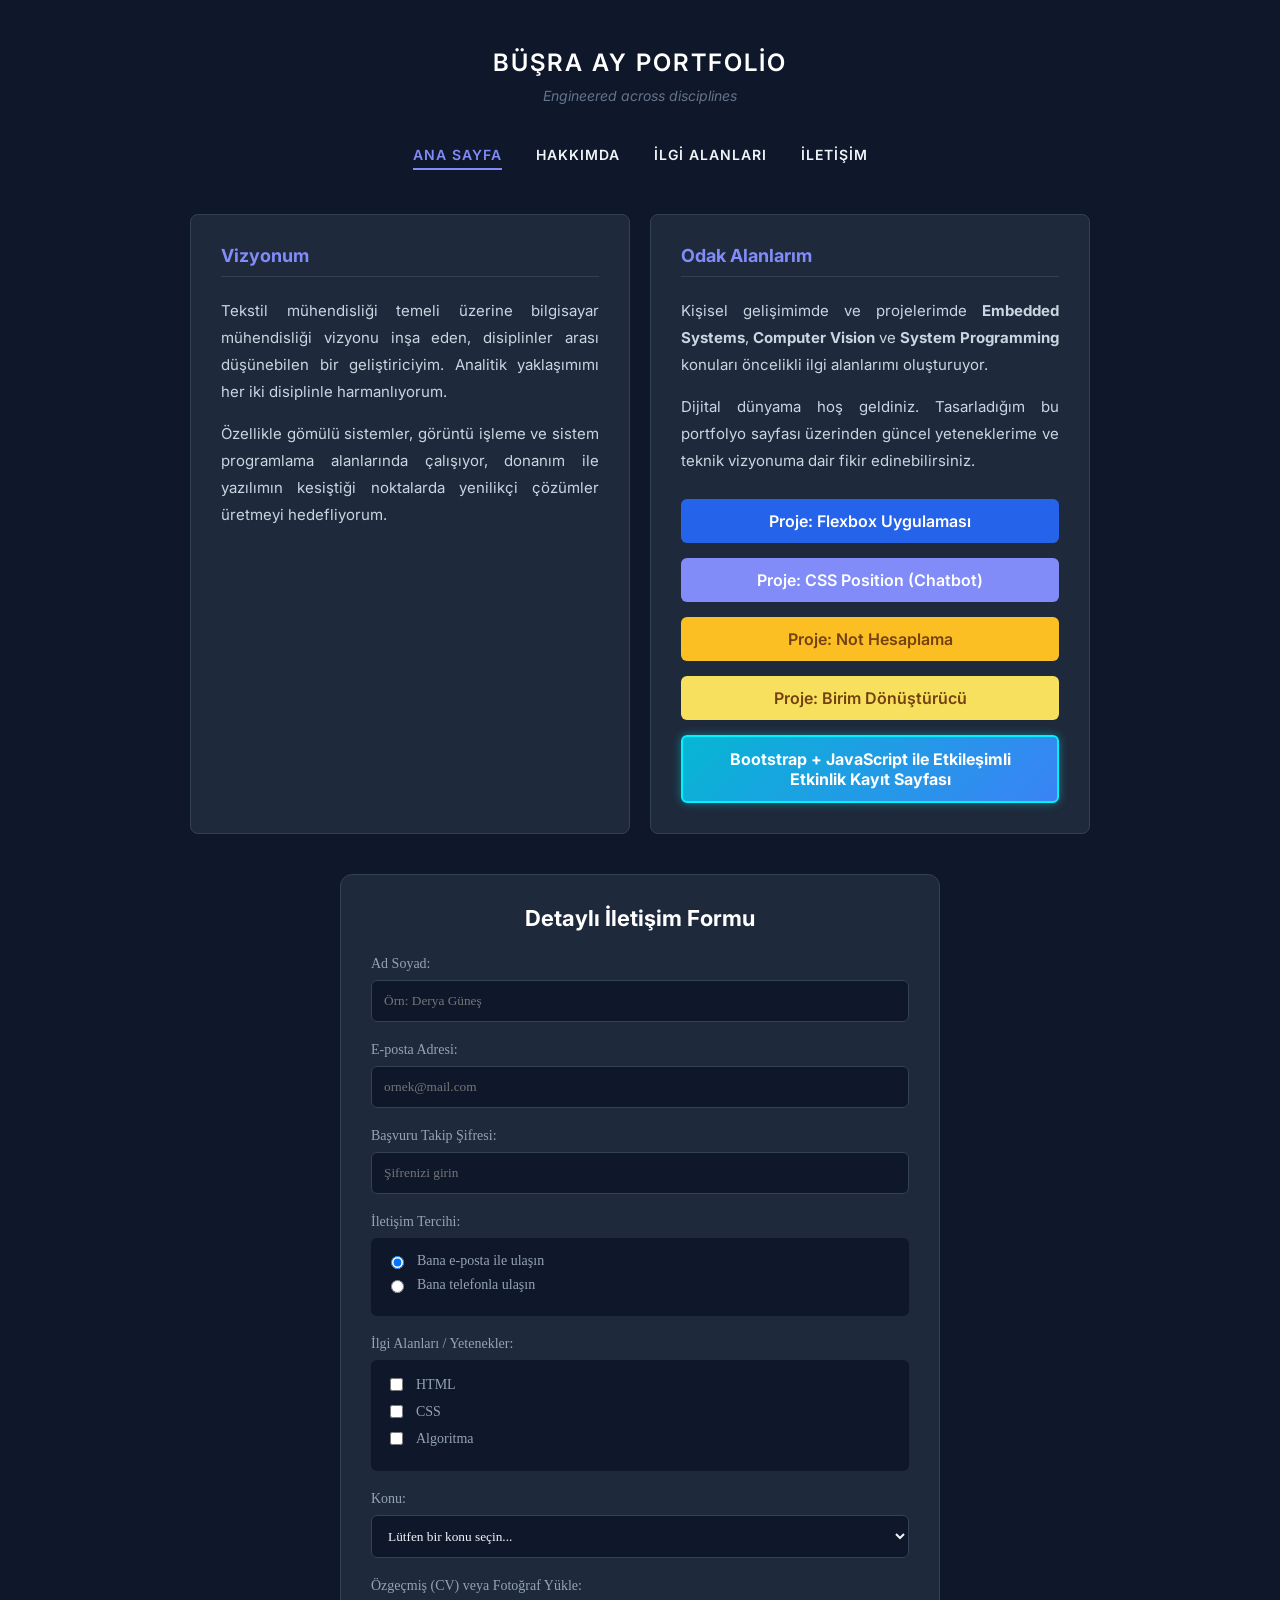
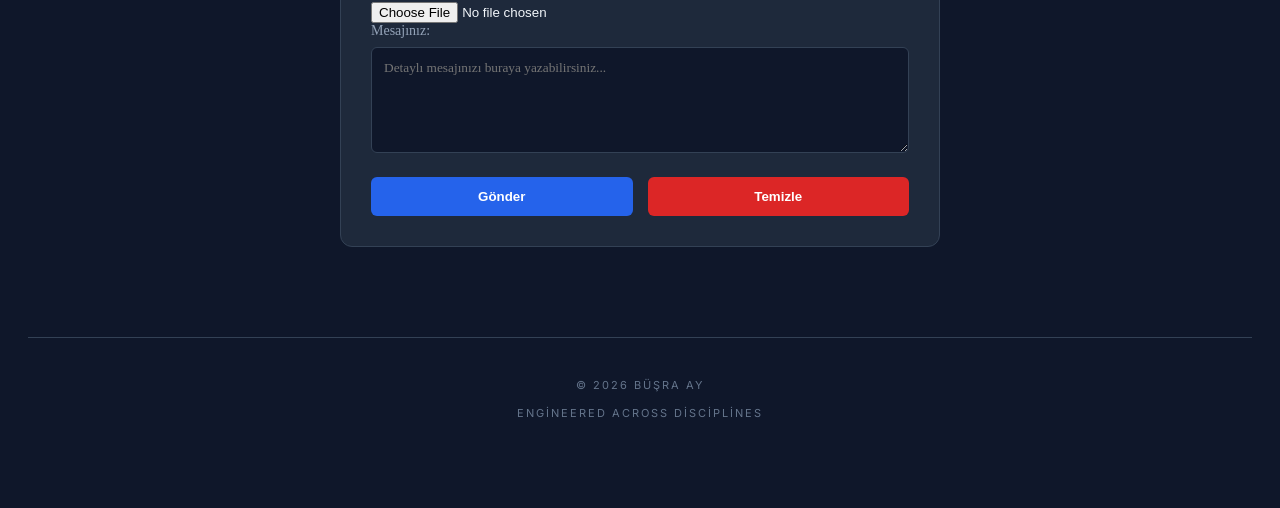
==== index.html @ b9258e7e "Update index.html" ====
<!DOCTYPE html>
<html lang="tr">
<head>
    <meta charset="UTF-8">
    <meta name="viewport" content="width=device-width, initial-scale=1.0">
    <title>Büşra Ay | Computer Engineer Candidate</title>
    
    <link href="https://fonts.googleapis.com/css2?family=Inter:wght@300;400;600&display=swap" rel="stylesheet">
    
    <style>
        /* --- MEVCUT STİLLERİN --- */
        h1, h2, p, a, li {
            font-family: 'Inter', sans-serif;
            margin: 0;
        }

        body {
            background-color: #0f172a; 
            color: #f1f5f9; 
            display: flex;
            flex-direction: column;
            align-items: center;
            padding: 40px 20px;
            min-height: 100vh;
            box-sizing: border-box;
        }

        .container {
            width: 100%;
            max-width: 900px;
        }

        header {
            text-align: center;
            margin-bottom: 50px;
        }

        header h1 {
            font-size: 24px;
            font-weight: 600;
            letter-spacing: 2px;
            text-transform: uppercase;
            margin-bottom: 10px;
            color: #ffffff;
        }

        header p {
            color: #64748b; 
            font-style: italic;
            font-size: 14px;
            margin-bottom: 40px;
        }

        nav ul {
            list-style: none;
            padding: 0;
            text-align: center;
        }

        nav ul li {
            display: inline-block;
            margin: 0 15px;
        }

        nav ul li a {
            color: #f1f5f9;
            text-decoration: none;
            font-size: 14px;
            font-weight: 600;
            text-transform: uppercase;
            letter-spacing: 1px;
            padding-bottom: 5px;
            border-bottom: 2px solid transparent;
            transition: all 0.3s ease;
        }

        nav ul li a:hover, nav ul li a.active {
            color: #818cf8; 
            border-color: #818cf8;
        }

        main {
            display: flex; 
            justify-content: space-between;
            gap: 20px;
            margin-bottom: 40px;
            animation: fadeIn 1.2s ease-in-out forwards;
        }

        .box {
            width: 48%; 
            background-color: #1e293b; 
            padding: 30px;
            border-radius: 8px;
            border: 1px solid #334155;
        }

        .box h2 {
            font-size: 18px;
            color: #818cf8;
            margin-bottom: 20px;
            border-bottom: 1px solid #334155;
            padding-bottom: 10px;
        }

        .box p {
            font-size: 15px;
            color: #cbd5e1; 
            line-height: 1.8;
            text-align: justify;
            margin-bottom: 15px;
        }

        /* --- YENİ İLETİŞİM FORMU STİLLERİ --- */
        
        /* Form Konteynırı [cite: 7, 14, 16] */
        .contact-container {
            width: 100%;
            max-width: 600px;
            margin: 40px auto; /* Ortalamak için margin:auto [cite: 14] */
            padding: 30px; /* İç boşluk [cite: 15] */
            background-color: #1e293b;
            border: 1px solid #334155; /* Belirgin kenarlık [cite: 16] */
            border-radius: 12px; /* Köşe yuvarlama [cite: 16] */
            box-sizing: border-box;
        }

        .contact-container h2 {
            text-align: center;
            margin-bottom: 25px;
            color: #ffffff;
            font-size: 22px;
        }

        .contact-container label {
            display: block;
            margin-bottom: 8px;
            font-size: 14px;
            color: #94a3b8;
        }

        /* Çoklu Seçici Kullanımı (Input, Select, Textarea) [cite: 17, 22] */
        .contact-container input[type="text"],
        .contact-container input[type="email"],
        .contact-container input[type="password"],
        .contact-container select,
        .contact-container textarea {
            width: 100%; /* Tam genişlik [cite: 18] */
            padding: 12px; /* Ferah durması için iç boşluk [cite: 19] */
            margin-bottom: 20px; /* Elemanlar arası boşluk [cite: 20] */
            background-color: #0f172a;
            border: 1px solid #334155;
            border-radius: 6px;
            color: #f1f5f9;
            box-sizing: border-box;
            font-family: inherit;
        }

        /* Radio ve Checkbox Alanları */
        .selection-group {
            background-color: #0f172a;
            padding: 15px;
            border-radius: 6px;
            margin-bottom: 20px;
        }

        .selection-group div {
            margin-bottom: 8px;
            display: flex;
            align-items: center;
            gap: 10px;
            font-size: 14px;
        }

        /* Buton Grubu [cite: 21, 47, 48] */
        .button-group {
            display: flex;
            gap: 15px;
        }

        .btn {
            flex: 1;
            padding: 12px 20px; /* Büyütülmüş padding [cite: 21] */
            border: none; /* Kenarlık kaldırıldı [cite: 21] */
            border-radius: 6px;
            font-weight: 600;
            cursor: pointer;
            transition: opacity 0.3s;
        }

        .btn-submit {
            background-color: #2563eb; /* Gönder butonu mavi [cite: 21, 47] */
            color: white;
        }

        .btn-clear {
            background-color: #dc2626; /* Temizle butonu kırmızı [cite: 48] */
            color: white;
        }

        .btn:hover {
            opacity: 0.9;
        }

        footer {
            text-align: center;
            padding: 40px 0;
            border-top: 1px solid #334155;
            margin-top: 50px;
            width: 100%;
        }

        footer p {
            color: #64748b;
            font-size: 11px;
            text-transform: uppercase;
            letter-spacing: 2px;
        }

        @keyframes fadeIn {
            from { opacity: 0; transform: translateY(10px); }
            to { opacity: 1; transform: translateY(0); }
        }
    </style>
</head>
<body>

    <div class="container">
        <header>
            <h1>Büşra Ay Portfolio</h1>
            <p>Engineered across disciplines</p>
            
            <nav>
                <ul>
                    <li><a href="index.html" class="active">Ana Sayfa</a></li>
                    <li><a href="about.html">Hakkımda</a></li>
                    <li><a href="interests.html">İlgi Alanları</a></li>
                    <li><a href="contact.html">İletişim</a></li>
                </ul>
            </nav>
        </header>

        <main>
            <div class="box">
                <h2>Vizyonum</h2>
                <p>Tekstil mühendisliği temeli üzerine bilgisayar mühendisliği vizyonu inşa eden, disiplinler arası düşünebilen bir geliştiriciyim. Analitik yaklaşımımı her iki disiplinle harmanlıyorum.</p>
                <p>Özellikle gömülü sistemler, görüntü işleme ve sistem programlama alanlarında çalışıyor, donanım ile yazılımın kesiştiği noktalarda yenilikçi çözümler üretmeyi hedefliyorum.</p>
            </div>
            

            <aside class="box">
                <h2>Odak Alanlarım</h2>
                <p>Kişisel gelişimimde ve projelerimde <strong>Embedded Systems</strong>, <strong>Computer Vision</strong> ve <strong>System Programming</strong> konuları öncelikli ilgi alanlarımı oluşturuyor.</p>
                <p>Dijital dünyama hoş geldiniz. Tasarladığım bu portfolyo sayfası üzerinden güncel yeteneklerime ve teknik vizyonuma dair fikir edinebilirsiniz.</p>
               
                <a href="flexbox_odev/index.html" class="btn btn-submit" style="display: block; text-align: center; text-decoration: none; margin-top: 25px;">Proje: Flexbox Uygulaması</a>
    
                <a href="lab-position.html" class="btn" style="display: block; text-align: center; text-decoration: none; margin-top: 15px; background-color: #818cf8; color: white;">Proje: CSS Position (Chatbot)</a>

                <a href="not_hesapla.html" class="btn" style="display: block; text-align: center; text-decoration: none; margin-top: 15px; background-color: #fbbf24; color: #744210;">Proje: Not Hesaplama</a>

                <a href="birim_donusturucu.html" class="btn" style="display: block; text-align: center; text-decoration: none; margin-top: 15px; background-color: #f6e05e; color: #744210;">Proje: Birim Dönüştürücü</a>

                <a href="etkilesimli-etkinlik-kaydi/hafta7.html" class="btn" style="display: block; text-align: center; text-decoration: none; margin-top: 15px; background: linear-gradient(135deg, #06b6d4 0%, #3b82f6 100%); color: white; font-weight: bold; border: 2px solid #00f2ff; box-shadow: 0 0 10px rgba(0, 242, 255, 0.4);">
   Bootstrap + JavaScript ile Etkileşimli Etkinlik Kayıt Sayfası </a>
            </aside>
        </main>

        <section class="contact-container">
            <h2>Detaylı İletişim Formu</h2>
            <form action="#">
                <label for="fullname">Ad Soyad:</label>
                <input type="text" id="fullname" name="fullname" placeholder="Örn: Derya Güneş" required>

                <label for="email">E-posta Adresi:</label>
                <input type="email" id="email" name="email" placeholder="ornek@mail.com" required>

                <label for="password">Başvuru Takip Şifresi:</label>
                <input type="password" id="password" name="password" placeholder="Şifrenizi girin">

                <label>İletişim Tercihi:</label>
                <div class="selection-group">
                    <div>
                        <input type="radio" id="mail-pref" name="contact-pref" value="mail" checked>
                        <label for="mail-pref" style="margin:0;">Bana e-posta ile ulaşın</label>
                    </div>
                    <div>
                        <input type="radio" id="phone-pref" name="contact-pref" value="phone">
                        <label for="phone-pref" style="margin:0;">Bana telefonla ulaşın</label>
                    </div>
                </div>

                <label>İlgi Alanları / Yetenekler:</label>
                <div class="selection-group">
                    <div><input type="checkbox" id="html" name="skills" value="html"> <label for="html" style="margin:0;">HTML</label></div>
                    <div><input type="checkbox" id="css" name="skills" value="css"> <label for="css" style="margin:0;">CSS</label></div>
                    <div><input type="checkbox" id="algo" name="skills" value="algo"> <label for="algo" style="margin:0;">Algoritma</label></div>
                </div>

                <label for="subject">Konu:</label>
                <select id="subject" name="subject">
                    <option value="" disabled selected>Lütfen bir konu seçin...</option>
                    <option value="job">İş Teklifi</option>
                    <option value="question">Soru</option>
                    <option value="feedback">Geri Bildirim</option>
                </select>

                <label for="file">Özgeçmiş (CV) veya Fotoğraf Yükle:</label>
                <input type="file" id="file" name="file">

                <label for="message">Mesajınız:</label>
                <textarea id="message" name="message" rows="5" placeholder="Detaylı mesajınızı buraya yazabilirsiniz..."></textarea>

                <div class="button-group">
                    <button type="submit" class="btn btn-submit">Gönder</button>
                    <button type="reset" class="btn btn-clear">Temizle</button>
                </div>
            </form>
        </section>
        </div>

    <footer>
        <p>&copy; 2026 Büşra Ay <br><br> engineered across disciplines</p>
    </footer>

</body>
</html>
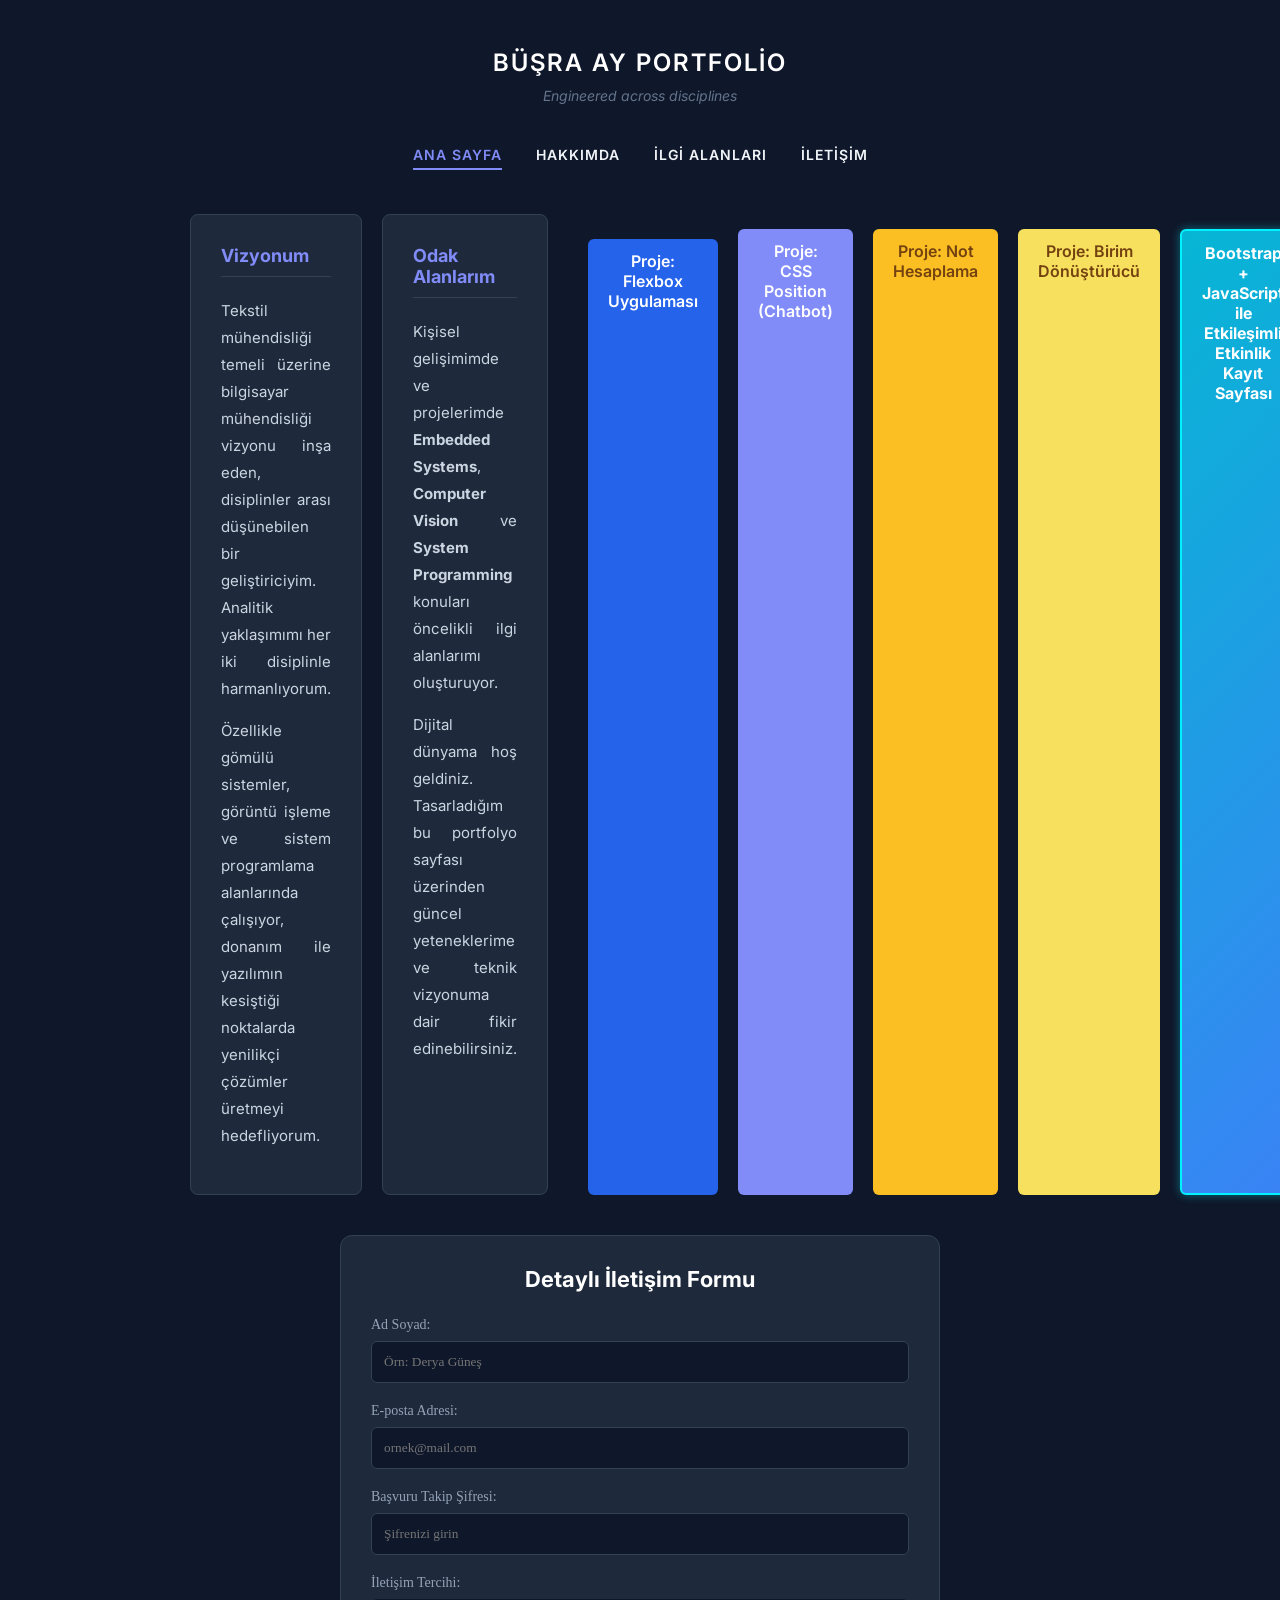
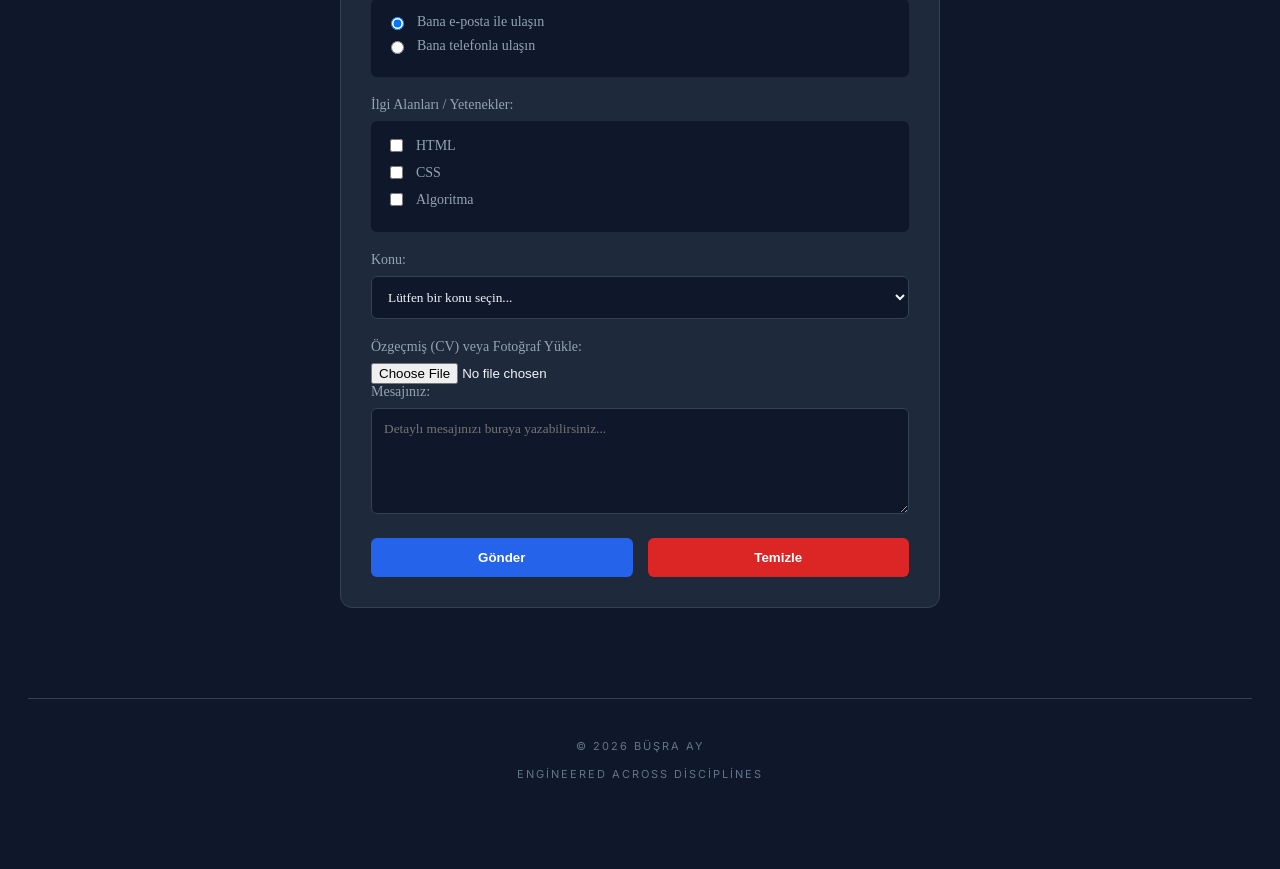
==== commit e1aea54f: "Update index.html" ====
--- a/index.html
+++ b/index.html
@@ -252,7 +252,8 @@
                 <h2>Odak Alanlarım</h2>
                 <p>Kişisel gelişimimde ve projelerimde <strong>Embedded Systems</strong>, <strong>Computer Vision</strong> ve <strong>System Programming</strong> konuları öncelikli ilgi alanlarımı oluşturuyor.</p>
                 <p>Dijital dünyama hoş geldiniz. Tasarladığım bu portfolyo sayfası üzerinden güncel yeteneklerime ve teknik vizyonuma dair fikir edinebilirsiniz.</p>
-               
+            </aside>
+                <div id="lablar"></div>
                 <a href="flexbox_odev/index.html" class="btn btn-submit" style="display: block; text-align: center; text-decoration: none; margin-top: 25px;">Proje: Flexbox Uygulaması</a>
     
                 <a href="lab-position.html" class="btn" style="display: block; text-align: center; text-decoration: none; margin-top: 15px; background-color: #818cf8; color: white;">Proje: CSS Position (Chatbot)</a>
@@ -263,7 +264,7 @@
 
                 <a href="etkilesimli-etkinlik-kaydi/hafta7.html" class="btn" style="display: block; text-align: center; text-decoration: none; margin-top: 15px; background: linear-gradient(135deg, #06b6d4 0%, #3b82f6 100%); color: white; font-weight: bold; border: 2px solid #00f2ff; box-shadow: 0 0 10px rgba(0, 242, 255, 0.4);">
    Bootstrap + JavaScript ile Etkileşimli Etkinlik Kayıt Sayfası </a>
-            </aside>
+            
         </main>
 
         <section class="contact-container">
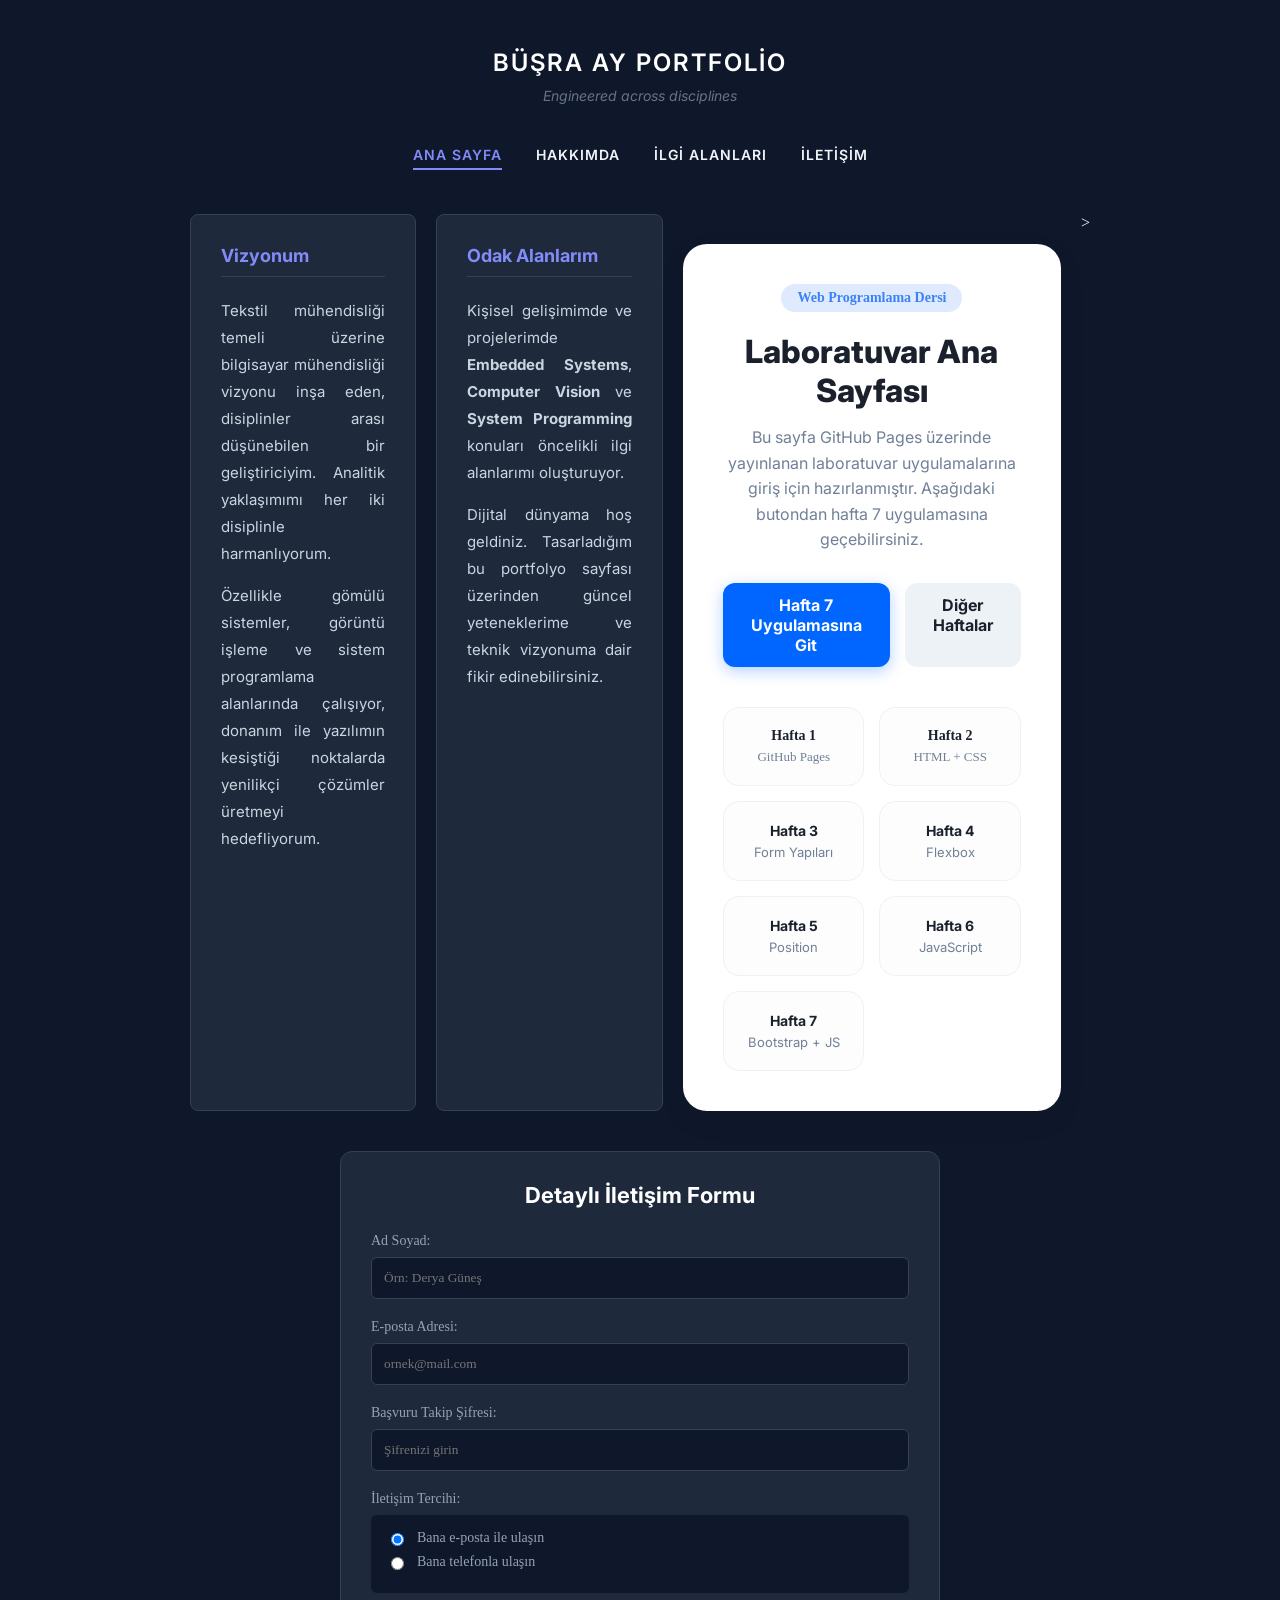
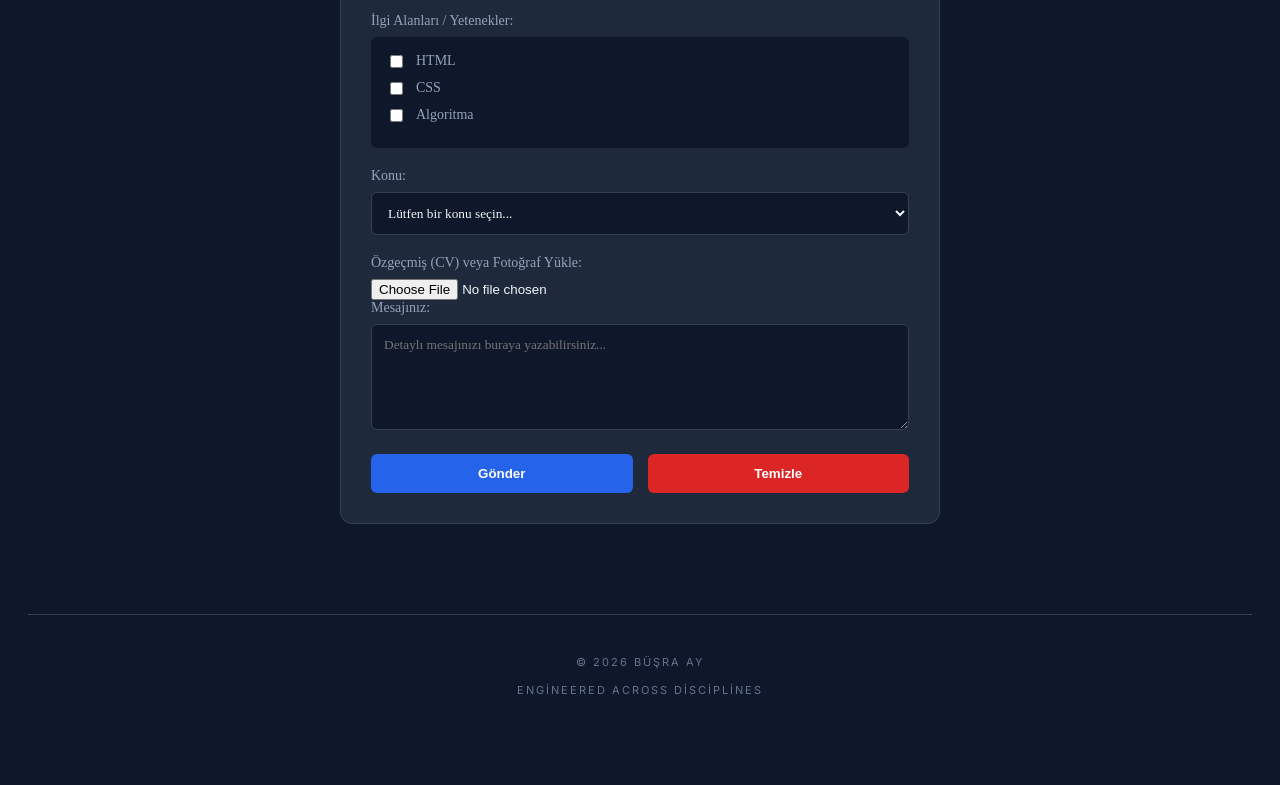
==== commit d1ef230f: "Update index.html" ====
--- a/index.html
+++ b/index.html
@@ -253,17 +253,77 @@
                 <p>Kişisel gelişimimde ve projelerimde <strong>Embedded Systems</strong>, <strong>Computer Vision</strong> ve <strong>System Programming</strong> konuları öncelikli ilgi alanlarımı oluşturuyor.</p>
                 <p>Dijital dünyama hoş geldiniz. Tasarladığım bu portfolyo sayfası üzerinden güncel yeteneklerime ve teknik vizyonuma dair fikir edinebilirsiniz.</p>
             </aside>
-                <div id="lablar"></div>
-                <a href="flexbox_odev/index.html" class="btn btn-submit" style="display: block; text-align: center; text-decoration: none; margin-top: 25px;">Proje: Flexbox Uygulaması</a>
+<div id="lablar" style="margin-top: 30px; padding: 40px; background: white; border-radius: 24px; box-shadow: 0 10px 30px rgba(0,0,0,0.05); text-align: center; color: #1a202c;">
     
-                <a href="lab-position.html" class="btn" style="display: block; text-align: center; text-decoration: none; margin-top: 15px; background-color: #818cf8; color: white;">Proje: CSS Position (Chatbot)</a>
-
-                <a href="not_hesapla.html" class="btn" style="display: block; text-align: center; text-decoration: none; margin-top: 15px; background-color: #fbbf24; color: #744210;">Proje: Not Hesaplama</a>
-
-                <a href="birim_donusturucu.html" class="btn" style="display: block; text-align: center; text-decoration: none; margin-top: 15px; background-color: #f6e05e; color: #744210;">Proje: Birim Dönüştürücü</a>
-
-                <a href="etkilesimli-etkinlik-kaydi/hafta7.html" class="btn" style="display: block; text-align: center; text-decoration: none; margin-top: 15px; background: linear-gradient(135deg, #06b6d4 0%, #3b82f6 100%); color: white; font-weight: bold; border: 2px solid #00f2ff; box-shadow: 0 0 10px rgba(0, 242, 255, 0.4);">
-   Bootstrap + JavaScript ile Etkileşimli Etkinlik Kayıt Sayfası </a>
+    <span style="background: #e0eaff; color: #3b82f6; padding: 6px 16px; border-radius: 20px; font-size: 14px; font-weight: bold; display: inline-block; margin-bottom: 20px;">
+        Web Programlama Dersi
+    </span>
+
+    <h2 style="font-size: 32px; font-weight: 800; margin-bottom: 15px;">Laboratuvar Ana Sayfası</h2>
+    
+    <p style="color: #718096; max-width: 600px; margin: 0 auto 30px; line-height: 1.6;">
+        Bu sayfa GitHub Pages üzerinde yayınlanan laboratuvar uygulamalarına giriş için hazırlanmıştır. 
+        Aşağıdaki butondan hafta 7 uygulamasına geçebilirsiniz.
+    </p>
+
+    <div style="display: flex; justify-content: center; gap: 15px; margin-bottom: 40px;">
+        <a href="etkilesimli-etkinlik-kaydi/hafta7.html" style="background: #0066ff; color: white; padding: 12px 28px; border-radius: 12px; text-decoration: none; font-weight: bold; box-shadow: 0 4px 15px rgba(0,102,255,0.3);">
+            Hafta 7 Uygulamasına Git
+        </a>
+        <a href="#lab-grid" style="background: #edf2f7; color: #1a202c; padding: 12px 28px; border-radius: 12px; text-decoration: none; font-weight: bold;">
+            Diğer Haftalar
+        </a>
+    </div>
+
+    <div id="lab-grid" style="display: grid; grid-template-columns: repeat(auto-fit, minmax(140px, 1fr)); gap: 15px; margin-top: 20px;">
+        
+        <div style="background: #fdfdfd; border: 1px solid #edf2f7; padding: 20px; border-radius: 16px; transition: 0.3s;">
+            <div style="font-weight: bold; font-size: 14px;">Hafta 1</div>
+            <div style="color: #718096; font-size: 13px; margin-top: 5px;">GitHub Pages</div>
+        </div>
+
+        <div style="background: #fdfdfd; border: 1px solid #edf2f7; padding: 20px; border-radius: 16px;">
+            <div style="font-weight: bold; font-size: 14px;">Hafta 2</div>
+            <div style="color: #718096; font-size: 13px; margin-top: 5px;">HTML + CSS</div>
+        </div>
+
+        <a href="not_hesapla.html" style="text-decoration: none; color: inherit;">
+            <div style="background: #fdfdfd; border: 1px solid #edf2f7; padding: 20px; border-radius: 16px;">
+                <div style="font-weight: bold; font-size: 14px;">Hafta 3</div>
+                <div style="color: #718096; font-size: 13px; margin-top: 5px;">Form Yapıları</div>
+            </div>
+        </a>
+
+        <a href="flexbox_odev/index.html" style="text-decoration: none; color: inherit;">
+            <div style="background: #fdfdfd; border: 1px solid #edf2f7; padding: 20px; border-radius: 16px;">
+                <div style="font-weight: bold; font-size: 14px;">Hafta 4</div>
+                <div style="color: #718096; font-size: 13px; margin-top: 5px;">Flexbox</div>
+            </div>
+        </a>
+
+        <a href="lab-position.html" style="text-decoration: none; color: inherit;">
+            <div style="background: #fdfdfd; border: 1px solid #edf2f7; padding: 20px; border-radius: 16px;">
+                <div style="font-weight: bold; font-size: 14px;">Hafta 5</div>
+                <div style="color: #718096; font-size: 13px; margin-top: 5px;">Position</div>
+            </div>
+        </a>
+
+        <a href="birim_donusturucu.html" style="text-decoration: none; color: inherit;">
+            <div style="background: #fdfdfd; border: 1px solid #edf2f7; padding: 20px; border-radius: 16px;">
+                <div style="font-weight: bold; font-size: 14px;">Hafta 6</div>
+                <div style="color: #718096; font-size: 13px; margin-top: 5px;">JavaScript</div>
+            </div>
+        </a>
+
+        <a href="etkilesimli-etkinlik-kaydi/hafta7.html" style="text-decoration: none; color: inherit;">
+            <div style="background: #fdfdfd; border: 1px solid #edf2f7; padding: 20px; border-radius: 16px;">
+                <div style="font-weight: bold; font-size: 14px;">Hafta 7</div>
+                <div style="color: #718096; font-size: 13px; margin-top: 5px;">Bootstrap + JS</div>
+            </div>
+        </a>
+
+    </div>
+</div>>
             
         </main>
 
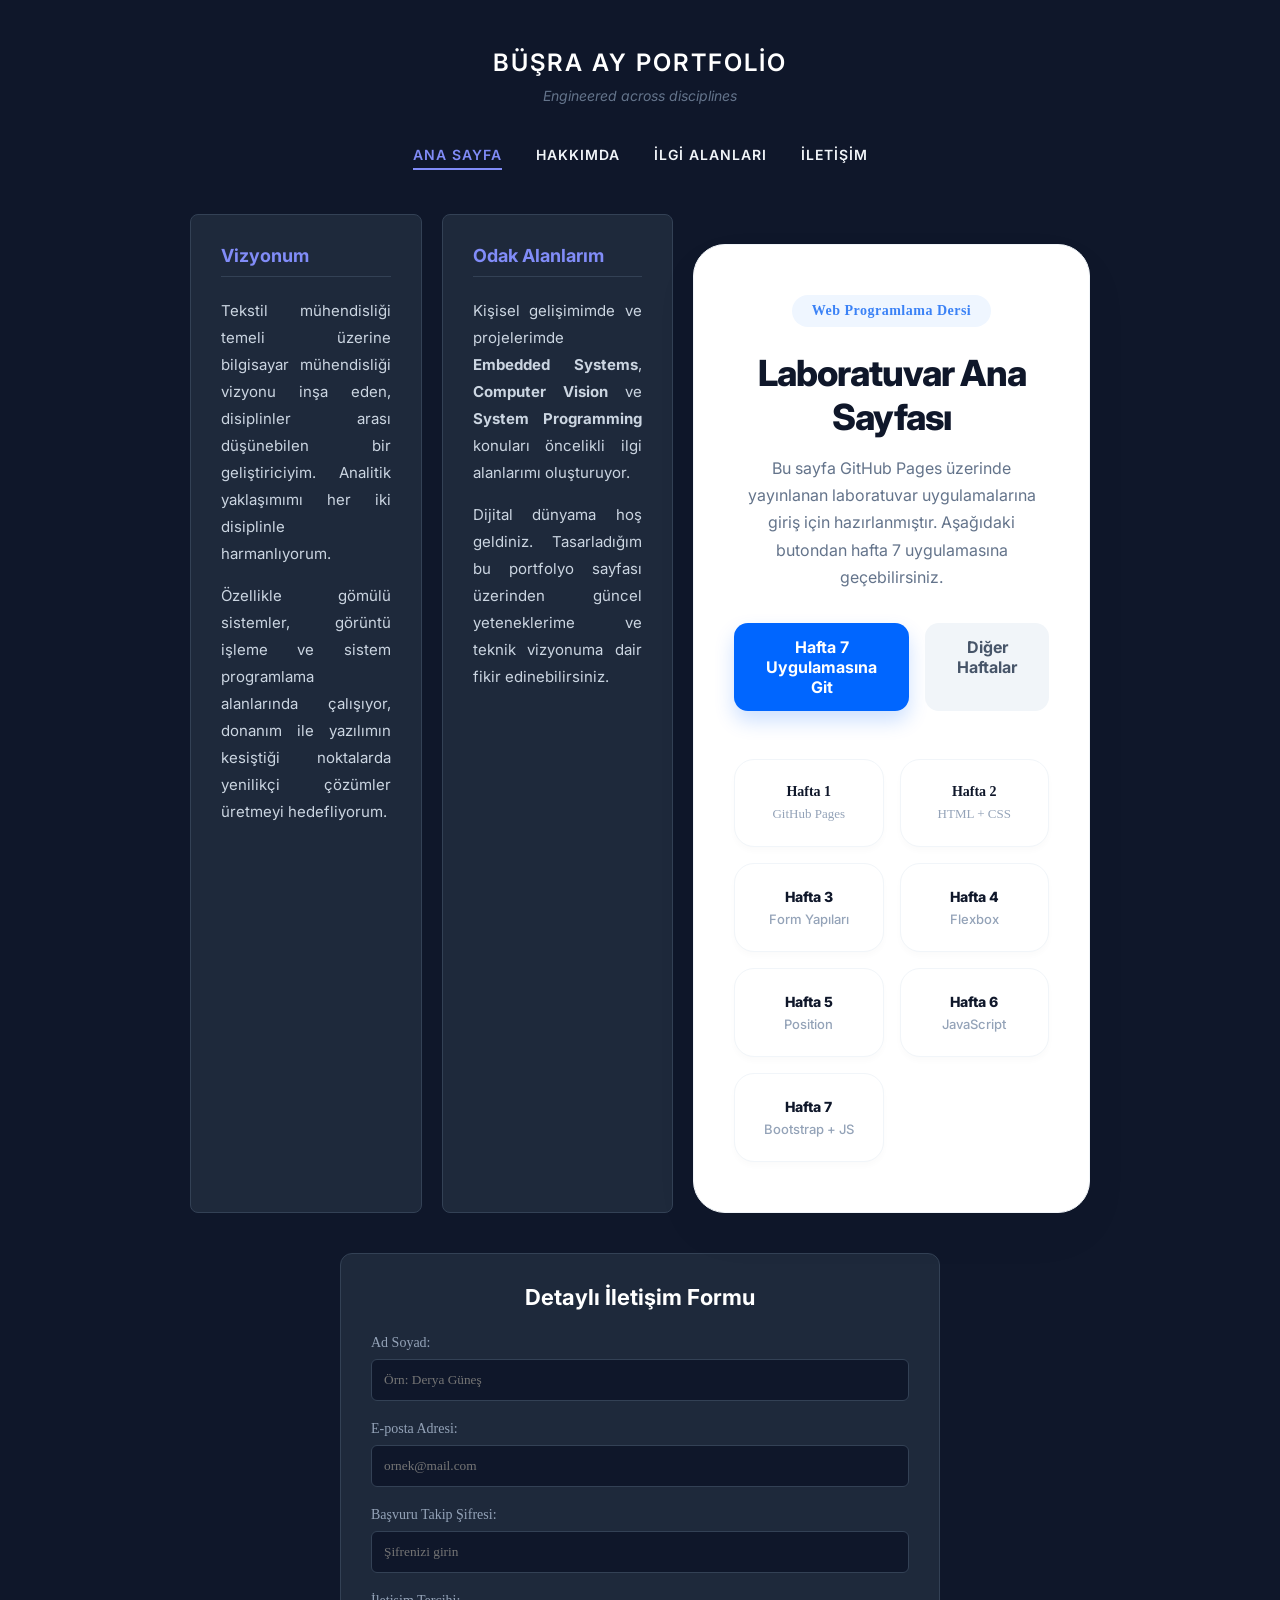
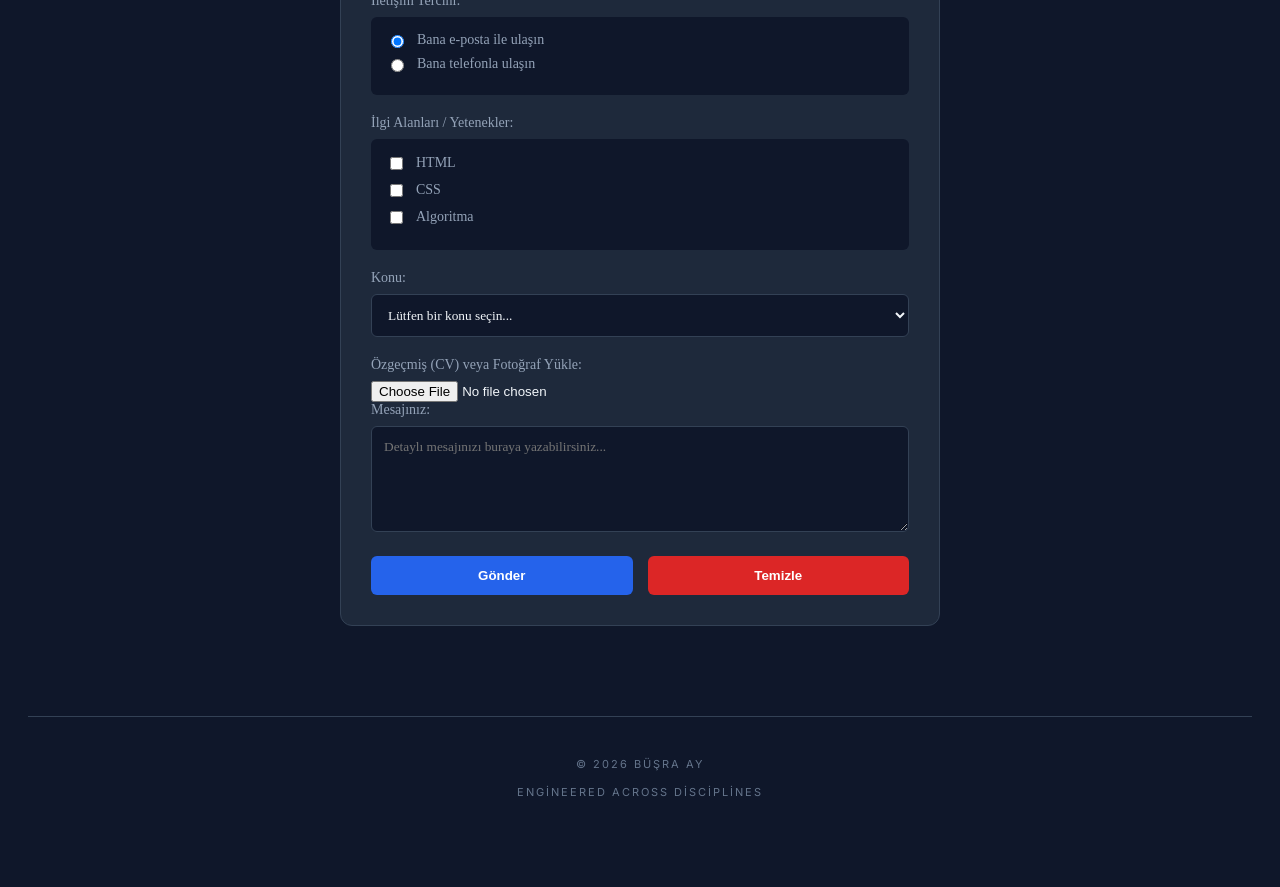
==== commit 1d3f8c5a: "Update index.html" ====
--- a/index.html
+++ b/index.html
@@ -253,78 +253,77 @@
                 <p>Kişisel gelişimimde ve projelerimde <strong>Embedded Systems</strong>, <strong>Computer Vision</strong> ve <strong>System Programming</strong> konuları öncelikli ilgi alanlarımı oluşturuyor.</p>
                 <p>Dijital dünyama hoş geldiniz. Tasarladığım bu portfolyo sayfası üzerinden güncel yeteneklerime ve teknik vizyonuma dair fikir edinebilirsiniz.</p>
             </aside>
-<div id="lablar" style="margin-top: 30px; padding: 40px; background: white; border-radius: 24px; box-shadow: 0 10px 30px rgba(0,0,0,0.05); text-align: center; color: #1a202c;">
+<div id="lablar" style="margin-top: 30px; padding: 50px 40px; background: white; border-radius: 32px; box-shadow: 0 20px 50px rgba(0,0,0,0.04); text-align: center; color: #1a202c; border: 1px solid #f0f4f8;">
     
-    <span style="background: #e0eaff; color: #3b82f6; padding: 6px 16px; border-radius: 20px; font-size: 14px; font-weight: bold; display: inline-block; margin-bottom: 20px;">
+    <span style="background: #eff6ff; color: #3b82f6; padding: 8px 20px; border-radius: 25px; font-size: 14px; font-weight: 700; display: inline-block; margin-bottom: 24px; letter-spacing: 0.5px;">
         Web Programlama Dersi
     </span>
 
-    <h2 style="font-size: 32px; font-weight: 800; margin-bottom: 15px;">Laboratuvar Ana Sayfası</h2>
+    <h2 style="font-size: 36px; font-weight: 800; margin-bottom: 16px; letter-spacing: -1px; color: #0f172a;">Laboratuvar Ana Sayfası</h2>
     
-    <p style="color: #718096; max-width: 600px; margin: 0 auto 30px; line-height: 1.6;">
+    <p style="color: #64748b; max-width: 600px; margin: 0 auto 32px; line-height: 1.7; font-size: 16px;">
         Bu sayfa GitHub Pages üzerinde yayınlanan laboratuvar uygulamalarına giriş için hazırlanmıştır. 
         Aşağıdaki butondan hafta 7 uygulamasına geçebilirsiniz.
     </p>
 
-    <div style="display: flex; justify-content: center; gap: 15px; margin-bottom: 40px;">
-        <a href="etkilesimli-etkinlik-kaydi/hafta7.html" style="background: #0066ff; color: white; padding: 12px 28px; border-radius: 12px; text-decoration: none; font-weight: bold; box-shadow: 0 4px 15px rgba(0,102,255,0.3);">
+    <div style="display: flex; justify-content: center; gap: 16px; margin-bottom: 48px;">
+        <a href="etkilesimli-etkinlik-kaydi/hafta7.html" style="background: #0066ff; color: white; padding: 14px 32px; border-radius: 14px; text-decoration: none; font-weight: 700; font-size: 16px; transition: all 0.3s; box-shadow: 0 10px 20px rgba(0, 102, 255, 0.2);">
             Hafta 7 Uygulamasına Git
         </a>
-        <a href="#lab-grid" style="background: #edf2f7; color: #1a202c; padding: 12px 28px; border-radius: 12px; text-decoration: none; font-weight: bold;">
+        <a href="#lab-grid" style="background: #f1f5f9; color: #475569; padding: 14px 32px; border-radius: 14px; text-decoration: none; font-weight: 700; font-size: 16px; transition: 0.3s;">
             Diğer Haftalar
         </a>
     </div>
 
-    <div id="lab-grid" style="display: grid; grid-template-columns: repeat(auto-fit, minmax(140px, 1fr)); gap: 15px; margin-top: 20px;">
+    <div id="lab-grid" style="display: grid; grid-template-columns: repeat(auto-fit, minmax(140px, 1fr)); gap: 16px; margin-top: 20px;">
         
-        <div style="background: #fdfdfd; border: 1px solid #edf2f7; padding: 20px; border-radius: 16px; transition: 0.3s;">
-            <div style="font-weight: bold; font-size: 14px;">Hafta 1</div>
-            <div style="color: #718096; font-size: 13px; margin-top: 5px;">GitHub Pages</div>
+        <div style="background: white; border: 1px solid #f1f5f9; padding: 24px; border-radius: 20px; box-shadow: 0 4px 6px rgba(0,0,0,0.02);">
+            <div style="font-weight: 800; font-size: 14px; color: #0f172a;">Hafta 1</div>
+            <div style="color: #94a3b8; font-size: 13px; margin-top: 6px; font-weight: 500;">GitHub Pages</div>
         </div>
 
-        <div style="background: #fdfdfd; border: 1px solid #edf2f7; padding: 20px; border-radius: 16px;">
-            <div style="font-weight: bold; font-size: 14px;">Hafta 2</div>
-            <div style="color: #718096; font-size: 13px; margin-top: 5px;">HTML + CSS</div>
+        <div style="background: white; border: 1px solid #f1f5f9; padding: 24px; border-radius: 20px; box-shadow: 0 4px 6px rgba(0,0,0,0.02);">
+            <div style="font-weight: 800; font-size: 14px; color: #0f172a;">Hafta 2</div>
+            <div style="color: #94a3b8; font-size: 13px; margin-top: 6px; font-weight: 500;">HTML + CSS</div>
         </div>
 
         <a href="not_hesapla.html" style="text-decoration: none; color: inherit;">
-            <div style="background: #fdfdfd; border: 1px solid #edf2f7; padding: 20px; border-radius: 16px;">
-                <div style="font-weight: bold; font-size: 14px;">Hafta 3</div>
-                <div style="color: #718096; font-size: 13px; margin-top: 5px;">Form Yapıları</div>
+            <div style="background: white; border: 1px solid #f1f5f9; padding: 24px; border-radius: 20px; transition: 0.3s; box-shadow: 0 4px 6px rgba(0,0,0,0.02);">
+                <div style="font-weight: 800; font-size: 14px; color: #0f172a;">Hafta 3</div>
+                <div style="color: #94a3b8; font-size: 13px; margin-top: 6px; font-weight: 500;">Form Yapıları</div>
             </div>
         </a>
 
         <a href="flexbox_odev/index.html" style="text-decoration: none; color: inherit;">
-            <div style="background: #fdfdfd; border: 1px solid #edf2f7; padding: 20px; border-radius: 16px;">
-                <div style="font-weight: bold; font-size: 14px;">Hafta 4</div>
-                <div style="color: #718096; font-size: 13px; margin-top: 5px;">Flexbox</div>
+            <div style="background: white; border: 1px solid #f1f5f9; padding: 24px; border-radius: 20px; transition: 0.3s; box-shadow: 0 4px 6px rgba(0,0,0,0.02);">
+                <div style="font-weight: 800; font-size: 14px; color: #0f172a;">Hafta 4</div>
+                <div style="color: #94a3b8; font-size: 13px; margin-top: 6px; font-weight: 500;">Flexbox</div>
             </div>
         </a>
 
         <a href="lab-position.html" style="text-decoration: none; color: inherit;">
-            <div style="background: #fdfdfd; border: 1px solid #edf2f7; padding: 20px; border-radius: 16px;">
-                <div style="font-weight: bold; font-size: 14px;">Hafta 5</div>
-                <div style="color: #718096; font-size: 13px; margin-top: 5px;">Position</div>
+            <div style="background: white; border: 1px solid #f1f5f9; padding: 24px; border-radius: 20px; transition: 0.3s; box-shadow: 0 4px 6px rgba(0,0,0,0.02);">
+                <div style="font-weight: 800; font-size: 14px; color: #0f172a;">Hafta 5</div>
+                <div style="color: #94a3b8; font-size: 13px; margin-top: 6px; font-weight: 500;">Position</div>
             </div>
         </a>
 
         <a href="birim_donusturucu.html" style="text-decoration: none; color: inherit;">
-            <div style="background: #fdfdfd; border: 1px solid #edf2f7; padding: 20px; border-radius: 16px;">
-                <div style="font-weight: bold; font-size: 14px;">Hafta 6</div>
-                <div style="color: #718096; font-size: 13px; margin-top: 5px;">JavaScript</div>
+            <div style="background: white; border: 1px solid #f1f5f9; padding: 24px; border-radius: 20px; transition: 0.3s; box-shadow: 0 4px 6px rgba(0,0,0,0.02);">
+                <div style="font-weight: 800; font-size: 14px; color: #0f172a;">Hafta 6</div>
+                <div style="color: #94a3b8; font-size: 13px; margin-top: 6px; font-weight: 500;">JavaScript</div>
             </div>
         </a>
 
         <a href="etkilesimli-etkinlik-kaydi/hafta7.html" style="text-decoration: none; color: inherit;">
-            <div style="background: #fdfdfd; border: 1px solid #edf2f7; padding: 20px; border-radius: 16px;">
-                <div style="font-weight: bold; font-size: 14px;">Hafta 7</div>
-                <div style="color: #718096; font-size: 13px; margin-top: 5px;">Bootstrap + JS</div>
+            <div style="background: white; border: 1px solid #f1f5f9; padding: 24px; border-radius: 20px; transition: 0.3s; box-shadow: 0 4px 6px rgba(0,0,0,0.02);">
+                <div style="font-weight: 800; font-size: 14px; color: #0f172a;">Hafta 7</div>
+                <div style="color: #94a3b8; font-size: 13px; margin-top: 6px; font-weight: 500;">Bootstrap + JS</div>
             </div>
         </a>
 
     </div>
-</div>>
-            
+</div>    
         </main>
 
         <section class="contact-container">
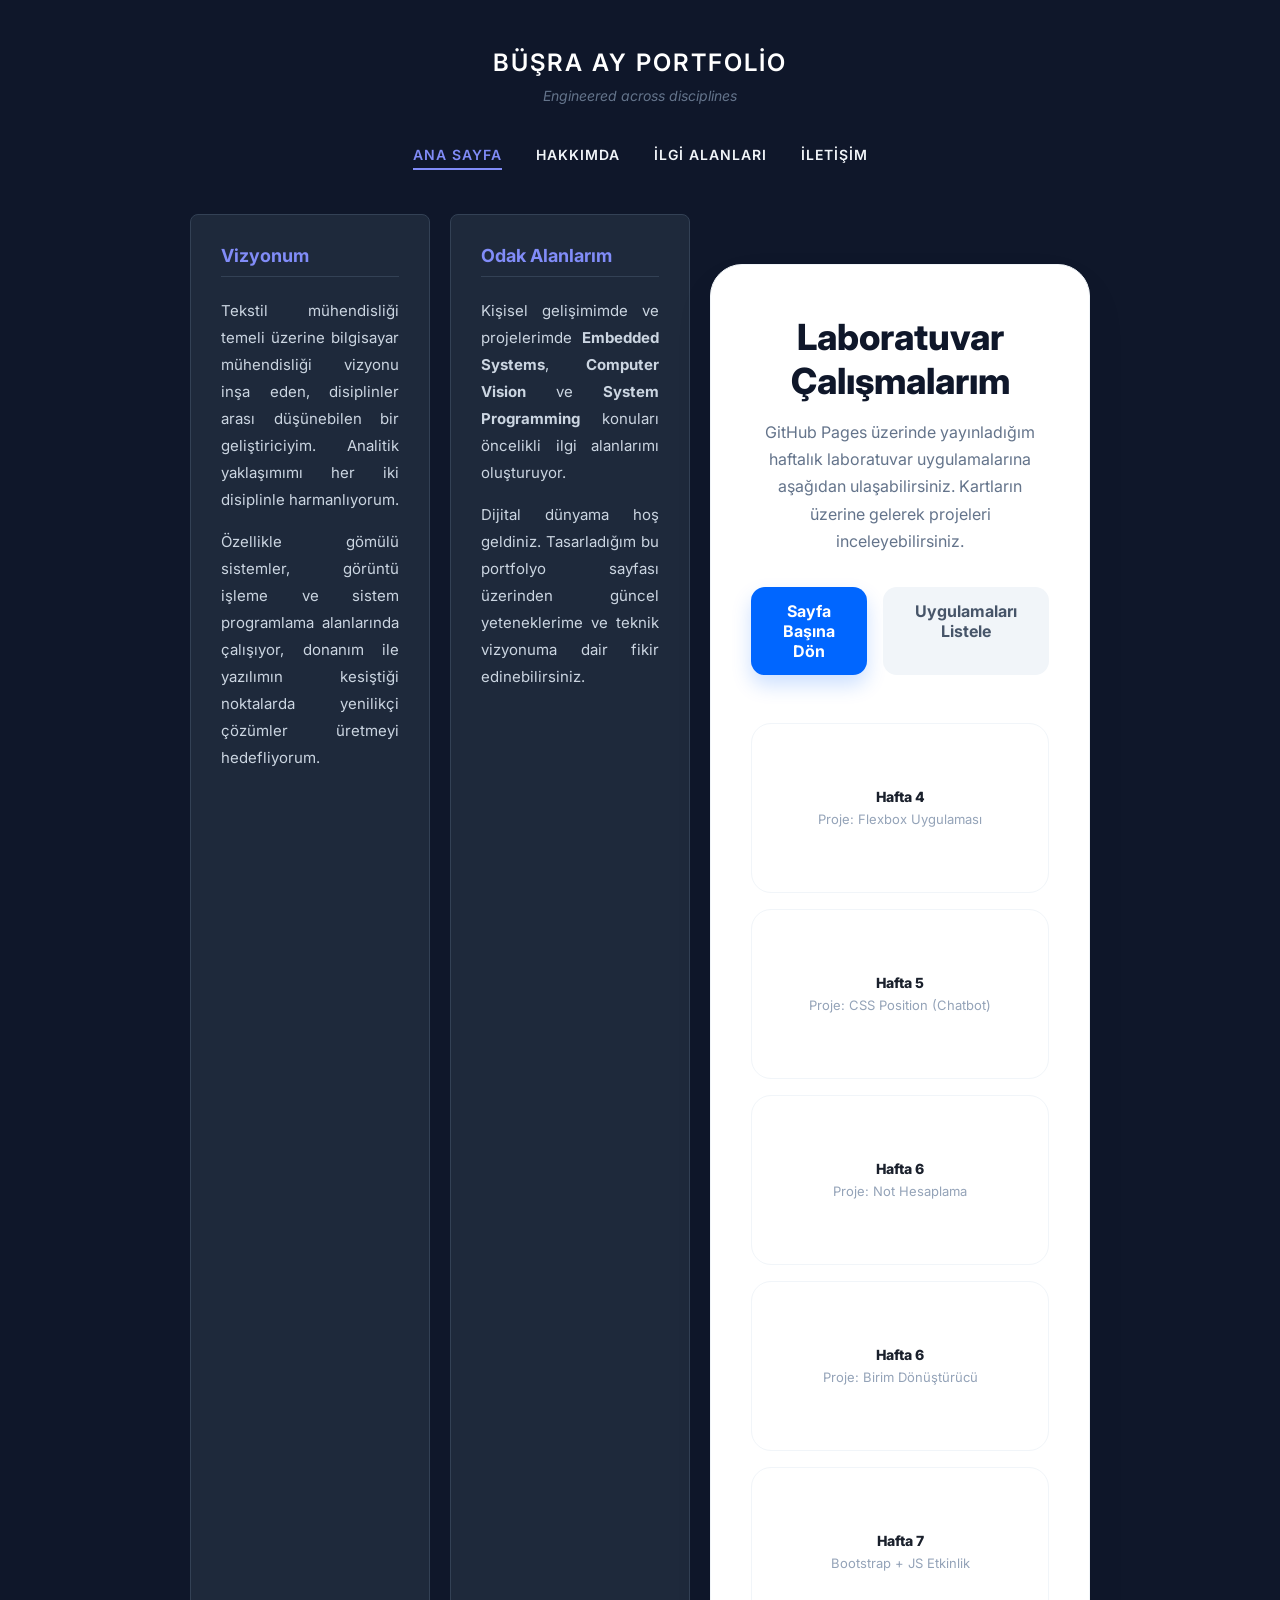
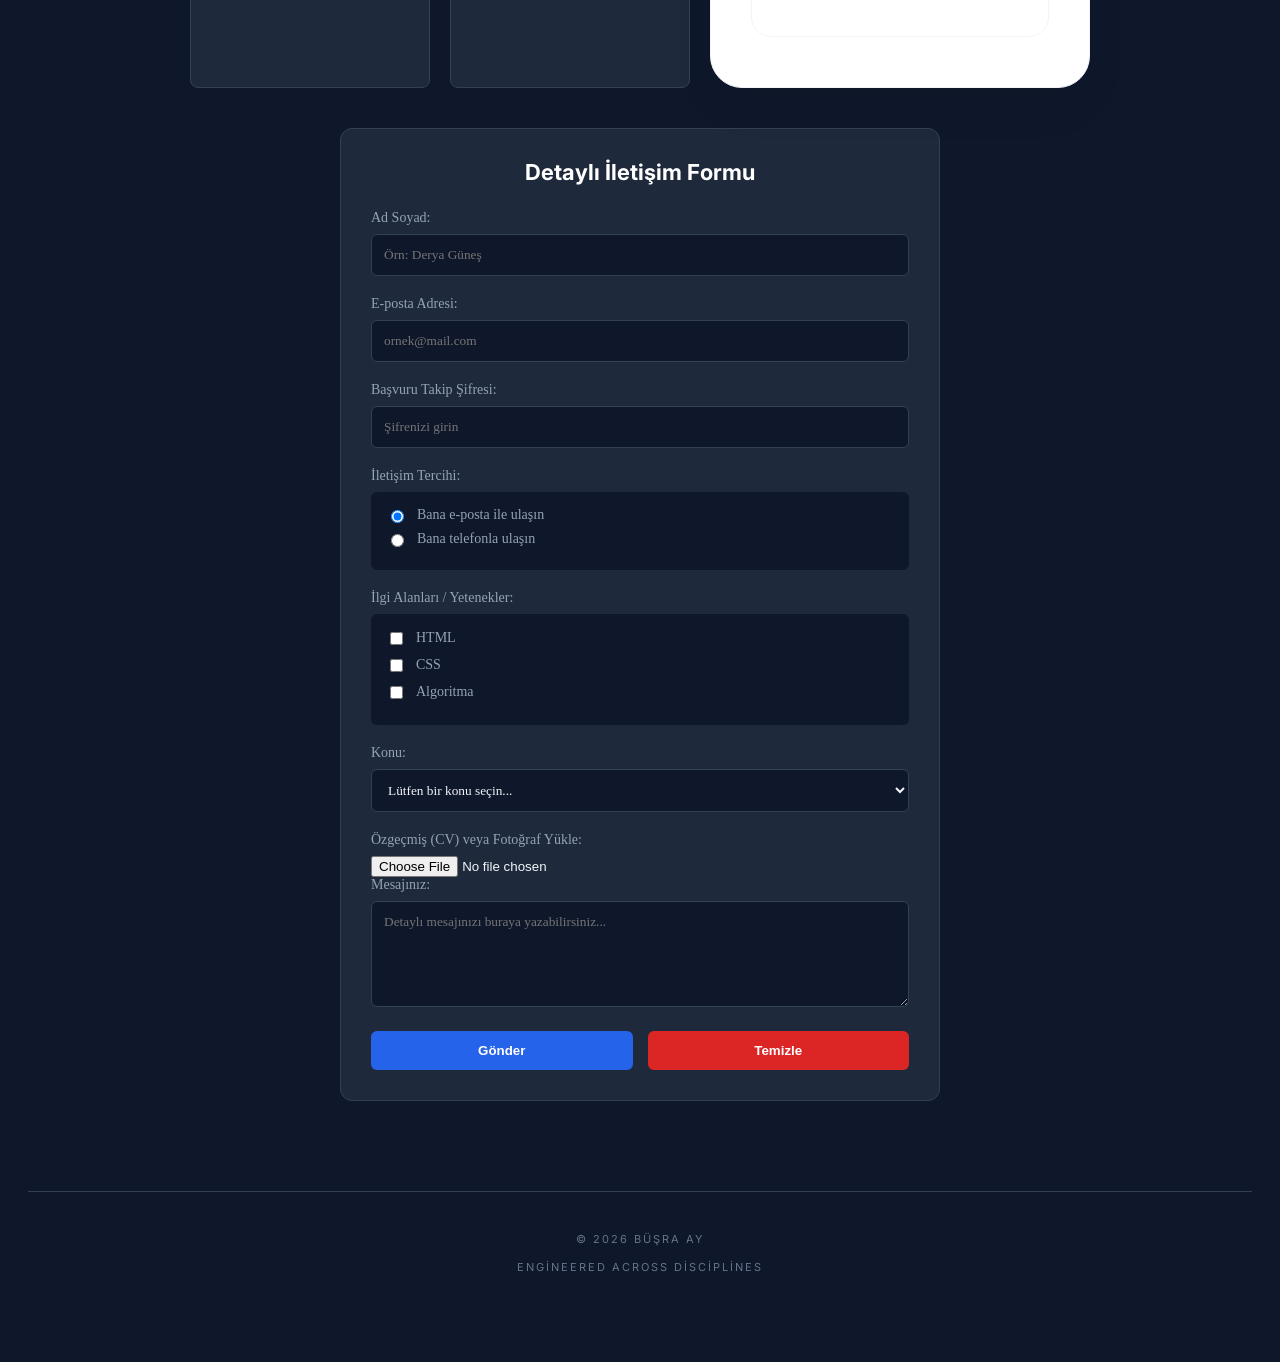
==== commit fe82600f: "Update index.html" ====
--- a/index.html
+++ b/index.html
@@ -253,77 +253,77 @@
                 <p>Kişisel gelişimimde ve projelerimde <strong>Embedded Systems</strong>, <strong>Computer Vision</strong> ve <strong>System Programming</strong> konuları öncelikli ilgi alanlarımı oluşturuyor.</p>
                 <p>Dijital dünyama hoş geldiniz. Tasarladığım bu portfolyo sayfası üzerinden güncel yeteneklerime ve teknik vizyonuma dair fikir edinebilirsiniz.</p>
             </aside>
-<div id="lablar" style="margin-top: 30px; padding: 50px 40px; background: white; border-radius: 32px; box-shadow: 0 20px 50px rgba(0,0,0,0.04); text-align: center; color: #1a202c; border: 1px solid #f0f4f8;">
+<div id="lablar" style="margin-top: 50px; padding: 50px 40px; background: white; border-radius: 32px; box-shadow: 0 20px 50px rgba(0,0,0,0.04); text-align: center; color: #1a202c; border: 1px solid #f0f4f8; clear: both;">
     
-    <span style="background: #eff6ff; color: #3b82f6; padding: 8px 20px; border-radius: 25px; font-size: 14px; font-weight: 700; display: inline-block; margin-bottom: 24px; letter-spacing: 0.5px;">
-        Web Programlama Dersi
-    </span>
-
-    <h2 style="font-size: 36px; font-weight: 800; margin-bottom: 16px; letter-spacing: -1px; color: #0f172a;">Laboratuvar Ana Sayfası</h2>
+    <h2 style="font-size: 36px; font-weight: 800; margin-bottom: 16px; color: #0f172a;">Laboratuvar Çalışmalarım</h2>
     
     <p style="color: #64748b; max-width: 600px; margin: 0 auto 32px; line-height: 1.7; font-size: 16px;">
-        Bu sayfa GitHub Pages üzerinde yayınlanan laboratuvar uygulamalarına giriş için hazırlanmıştır. 
-        Aşağıdaki butondan hafta 7 uygulamasına geçebilirsiniz.
+        GitHub Pages üzerinde yayınladığım haftalık laboratuvar uygulamalarına aşağıdan ulaşabilirsiniz. 
+        Kartların üzerine gelerek projeleri inceleyebilirsiniz.
     </p>
 
     <div style="display: flex; justify-content: center; gap: 16px; margin-bottom: 48px;">
-        <a href="etkilesimli-etkinlik-kaydi/hafta7.html" style="background: #0066ff; color: white; padding: 14px 32px; border-radius: 14px; text-decoration: none; font-weight: 700; font-size: 16px; transition: all 0.3s; box-shadow: 0 10px 20px rgba(0, 102, 255, 0.2);">
-            Hafta 7 Uygulamasına Git
-        </a>
-        <a href="#lab-grid" style="background: #f1f5f9; color: #475569; padding: 14px 32px; border-radius: 14px; text-decoration: none; font-weight: 700; font-size: 16px; transition: 0.3s;">
-            Diğer Haftalar
+        <a href="#" style="background: #0066ff; color: white; padding: 14px 32px; border-radius: 14px; text-decoration: none; font-weight: 700; box-shadow: 0 10px 20px rgba(0, 102, 255, 0.2);">
+            Sayfa Başına Dön
+        </a>
+        <a href="#lab-grid" style="background: #f1f5f9; color: #475569; padding: 14px 32px; border-radius: 14px; text-decoration: none; font-weight: 700;">
+            Uygulamaları Listele
         </a>
     </div>
 
-    <div id="lab-grid" style="display: grid; grid-template-columns: repeat(auto-fit, minmax(140px, 1fr)); gap: 16px; margin-top: 20px;">
+    <style>
+        .lab-card {
+            background: white; 
+            border: 1px solid #f1f5f9; 
+            padding: 24px; 
+            border-radius: 20px; 
+            text-decoration: none; 
+            color: inherit; 
+            transition: all 0.3s ease;
+            display: flex;
+            flex-direction: column;
+            justify-content: center;
+            align-items: center;
+            height: 120px; /* Hepsinin boyutu aynı olsun demiştin */
+        }
+        .lab-card:hover {
+            border-color: #0066ff;
+            background: #f0f7ff;
+            transform: translateY(-5px);
+            box-shadow: 0 10px 20px rgba(0, 102, 255, 0.1);
+        }
+        .lab-card:hover .week-title { color: #0066ff; }
+    </style>
+
+    <div id="lab-grid" style="display: grid; grid-template-columns: repeat(auto-fit, minmax(200px, 1fr)); gap: 16px;">
         
-        <div style="background: white; border: 1px solid #f1f5f9; padding: 24px; border-radius: 20px; box-shadow: 0 4px 6px rgba(0,0,0,0.02);">
-            <div style="font-weight: 800; font-size: 14px; color: #0f172a;">Hafta 1</div>
-            <div style="color: #94a3b8; font-size: 13px; margin-top: 6px; font-weight: 500;">GitHub Pages</div>
-        </div>
-
-        <div style="background: white; border: 1px solid #f1f5f9; padding: 24px; border-radius: 20px; box-shadow: 0 4px 6px rgba(0,0,0,0.02);">
-            <div style="font-weight: 800; font-size: 14px; color: #0f172a;">Hafta 2</div>
-            <div style="color: #94a3b8; font-size: 13px; margin-top: 6px; font-weight: 500;">HTML + CSS</div>
-        </div>
-
-        <a href="not_hesapla.html" style="text-decoration: none; color: inherit;">
-            <div style="background: white; border: 1px solid #f1f5f9; padding: 24px; border-radius: 20px; transition: 0.3s; box-shadow: 0 4px 6px rgba(0,0,0,0.02);">
-                <div style="font-weight: 800; font-size: 14px; color: #0f172a;">Hafta 3</div>
-                <div style="color: #94a3b8; font-size: 13px; margin-top: 6px; font-weight: 500;">Form Yapıları</div>
-            </div>
-        </a>
-
-        <a href="flexbox_odev/index.html" style="text-decoration: none; color: inherit;">
-            <div style="background: white; border: 1px solid #f1f5f9; padding: 24px; border-radius: 20px; transition: 0.3s; box-shadow: 0 4px 6px rgba(0,0,0,0.02);">
-                <div style="font-weight: 800; font-size: 14px; color: #0f172a;">Hafta 4</div>
-                <div style="color: #94a3b8; font-size: 13px; margin-top: 6px; font-weight: 500;">Flexbox</div>
-            </div>
-        </a>
-
-        <a href="lab-position.html" style="text-decoration: none; color: inherit;">
-            <div style="background: white; border: 1px solid #f1f5f9; padding: 24px; border-radius: 20px; transition: 0.3s; box-shadow: 0 4px 6px rgba(0,0,0,0.02);">
-                <div style="font-weight: 800; font-size: 14px; color: #0f172a;">Hafta 5</div>
-                <div style="color: #94a3b8; font-size: 13px; margin-top: 6px; font-weight: 500;">Position</div>
-            </div>
-        </a>
-
-        <a href="birim_donusturucu.html" style="text-decoration: none; color: inherit;">
-            <div style="background: white; border: 1px solid #f1f5f9; padding: 24px; border-radius: 20px; transition: 0.3s; box-shadow: 0 4px 6px rgba(0,0,0,0.02);">
-                <div style="font-weight: 800; font-size: 14px; color: #0f172a;">Hafta 6</div>
-                <div style="color: #94a3b8; font-size: 13px; margin-top: 6px; font-weight: 500;">JavaScript</div>
-            </div>
-        </a>
-
-        <a href="etkilesimli-etkinlik-kaydi/hafta7.html" style="text-decoration: none; color: inherit;">
-            <div style="background: white; border: 1px solid #f1f5f9; padding: 24px; border-radius: 20px; transition: 0.3s; box-shadow: 0 4px 6px rgba(0,0,0,0.02);">
-                <div style="font-weight: 800; font-size: 14px; color: #0f172a;">Hafta 7</div>
-                <div style="color: #94a3b8; font-size: 13px; margin-top: 6px; font-weight: 500;">Bootstrap + JS</div>
-            </div>
+        <a href="flexbox_odev/index.html" class="lab-card">
+            <div class="week-title" style="font-weight: 800; font-size: 14px;">Hafta 4</div>
+            <div style="color: #94a3b8; font-size: 13px; margin-top: 6px;">Proje: Flexbox Uygulaması</div>
+        </a>
+
+        <a href="lab-position.html" class="lab-card">
+            <div class="week-title" style="font-weight: 800; font-size: 14px;">Hafta 5</div>
+            <div style="color: #94a3b8; font-size: 13px; margin-top: 6px;">Proje: CSS Position (Chatbot)</div>
+        </a>
+
+        <a href="not_hesapla.html" class="lab-card">
+            <div class="week-title" style="font-weight: 800; font-size: 14px;">Hafta 6</div>
+            <div style="color: #94a3b8; font-size: 13px; margin-top: 6px;">Proje: Not Hesaplama</div>
+        </a>
+
+        <a href="birim_donusturucu.html" class="lab-card">
+            <div class="week-title" style="font-weight: 800; font-size: 14px;">Hafta 6</div>
+            <div style="color: #94a3b8; font-size: 13px; margin-top: 6px;">Proje: Birim Dönüştürücü</div>
+        </a>
+
+        <a href="etkilesimli-etkinlik-kaydi/hafta7.html" class="lab-card">
+            <div class="week-title" style="font-weight: 800; font-size: 14px;">Hafta 7</div>
+            <div style="color: #94a3b8; font-size: 13px; margin-top: 6px;">Bootstrap + JS Etkinlik</div>
         </a>
 
     </div>
-</div>    
+</div>   
         </main>
 
         <section class="contact-container">
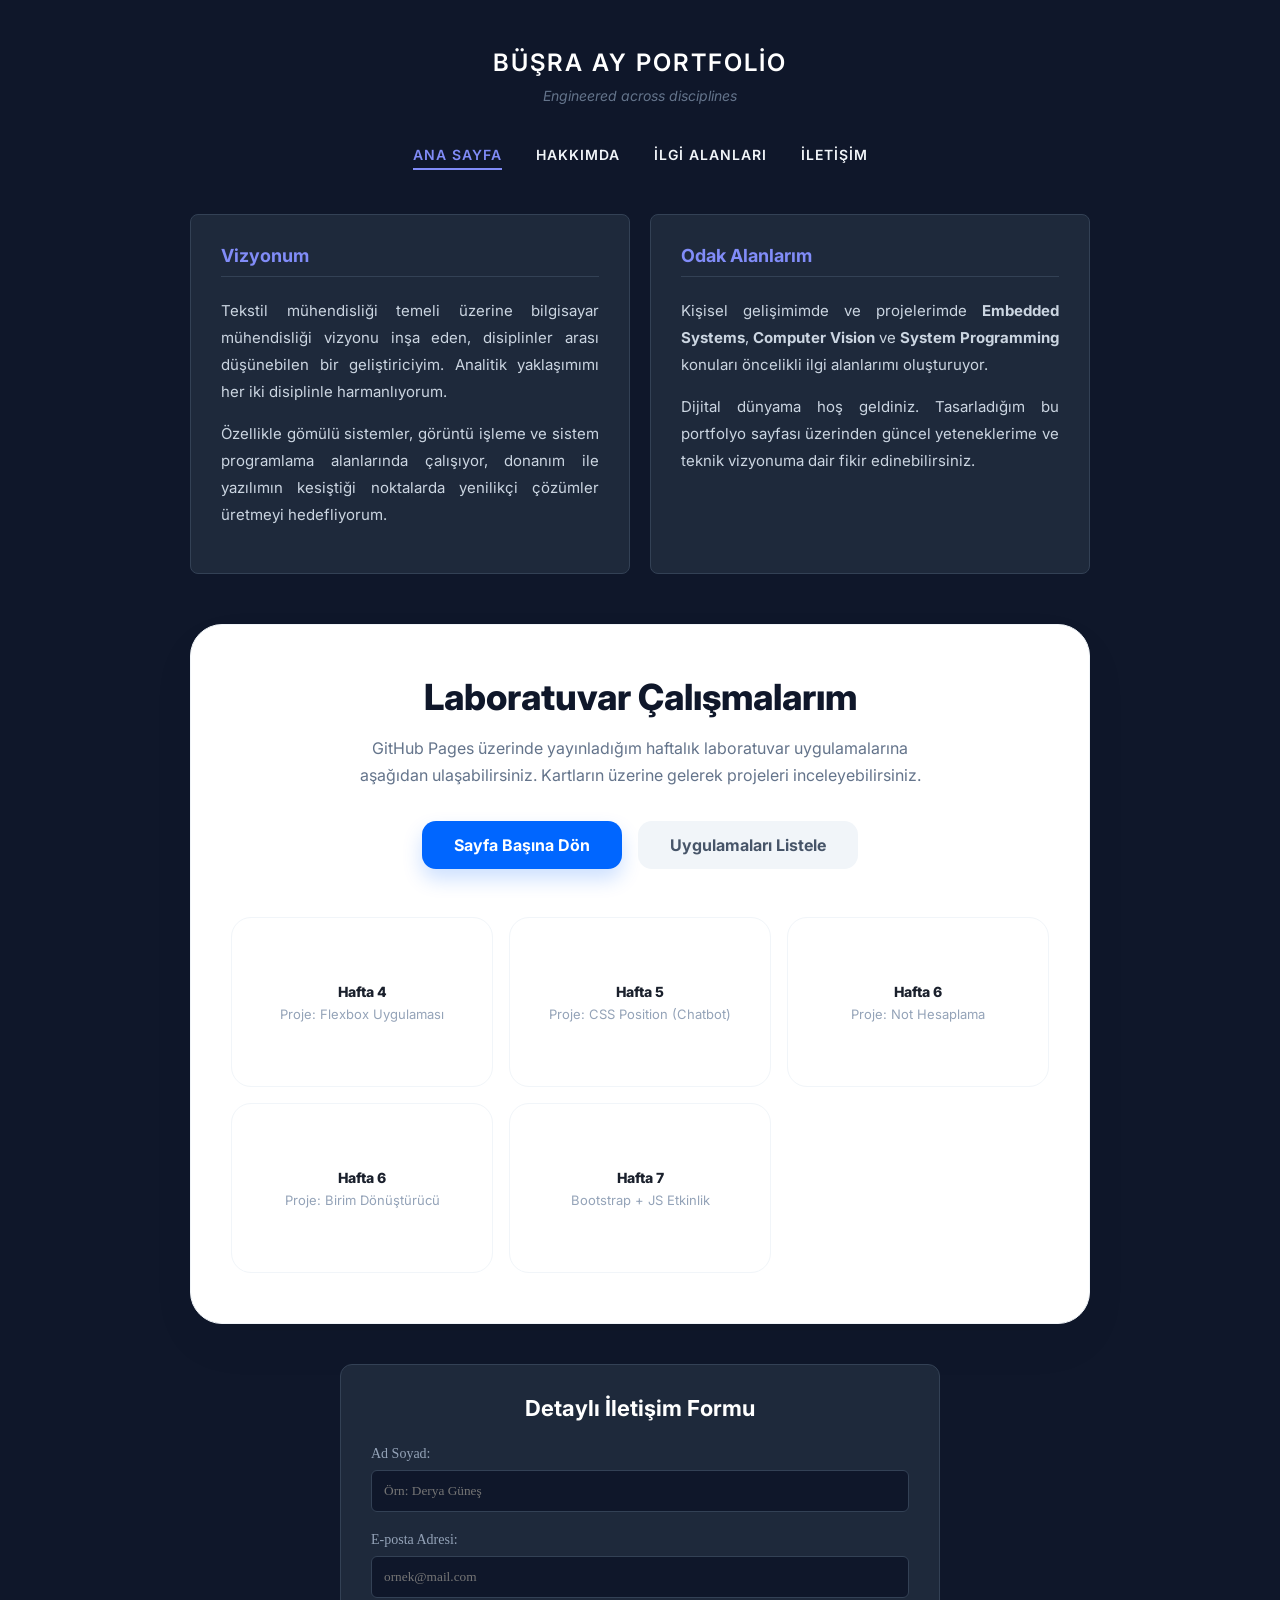
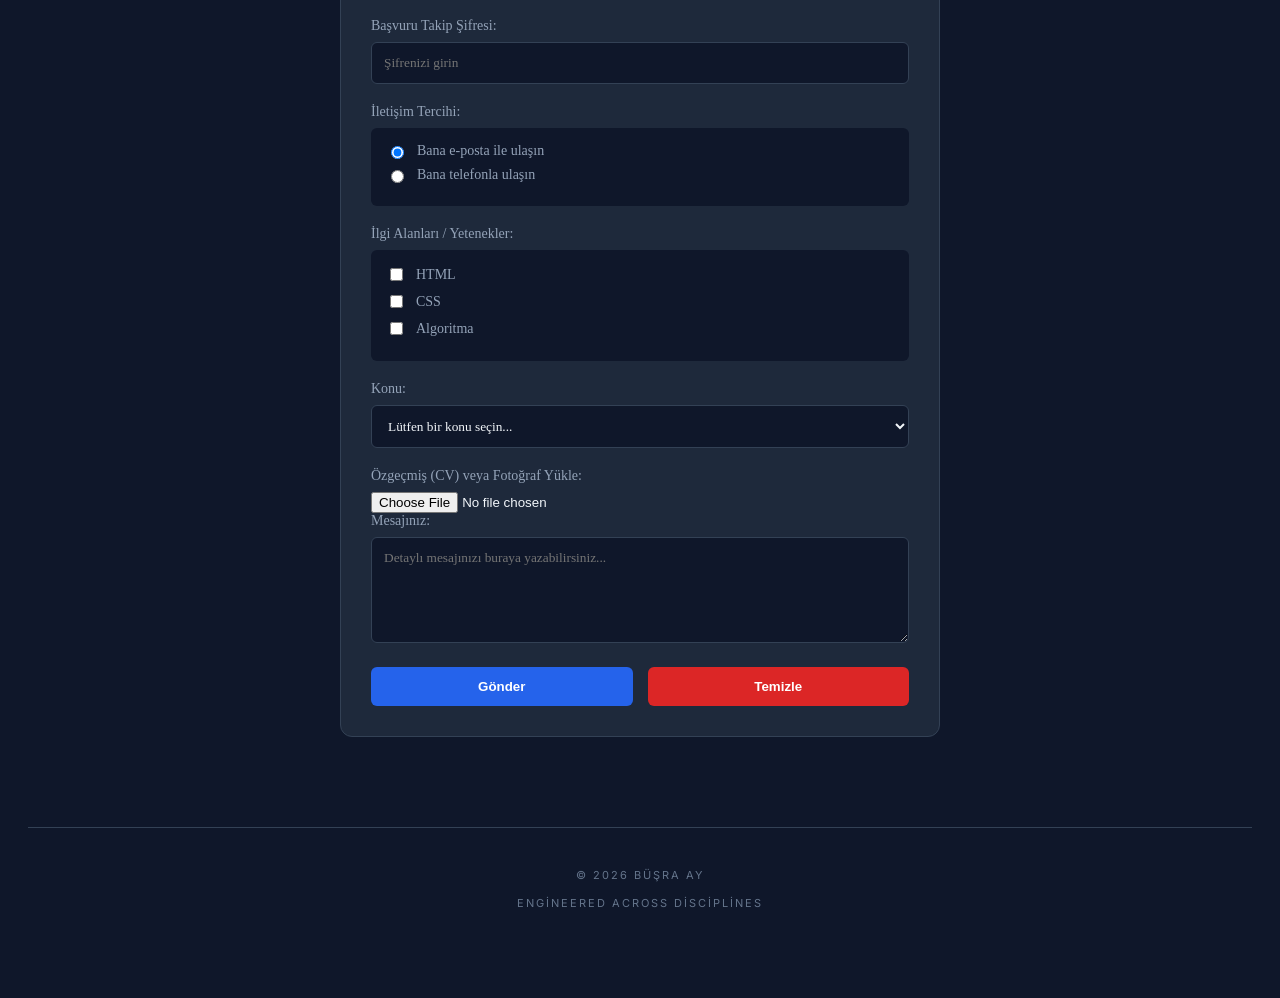
==== commit bd2d282b: "Update index.html" ====
--- a/index.html
+++ b/index.html
@@ -253,6 +253,7 @@
                 <p>Kişisel gelişimimde ve projelerimde <strong>Embedded Systems</strong>, <strong>Computer Vision</strong> ve <strong>System Programming</strong> konuları öncelikli ilgi alanlarımı oluşturuyor.</p>
                 <p>Dijital dünyama hoş geldiniz. Tasarladığım bu portfolyo sayfası üzerinden güncel yeteneklerime ve teknik vizyonuma dair fikir edinebilirsiniz.</p>
             </aside>
+        </main>
 <div id="lablar" style="margin-top: 50px; padding: 50px 40px; background: white; border-radius: 32px; box-shadow: 0 20px 50px rgba(0,0,0,0.04); text-align: center; color: #1a202c; border: 1px solid #f0f4f8; clear: both;">
     
     <h2 style="font-size: 36px; font-weight: 800; margin-bottom: 16px; color: #0f172a;">Laboratuvar Çalışmalarım</h2>
@@ -324,7 +325,7 @@
 
     </div>
 </div>   
-        </main>
+
 
         <section class="contact-container">
             <h2>Detaylı İletişim Formu</h2>
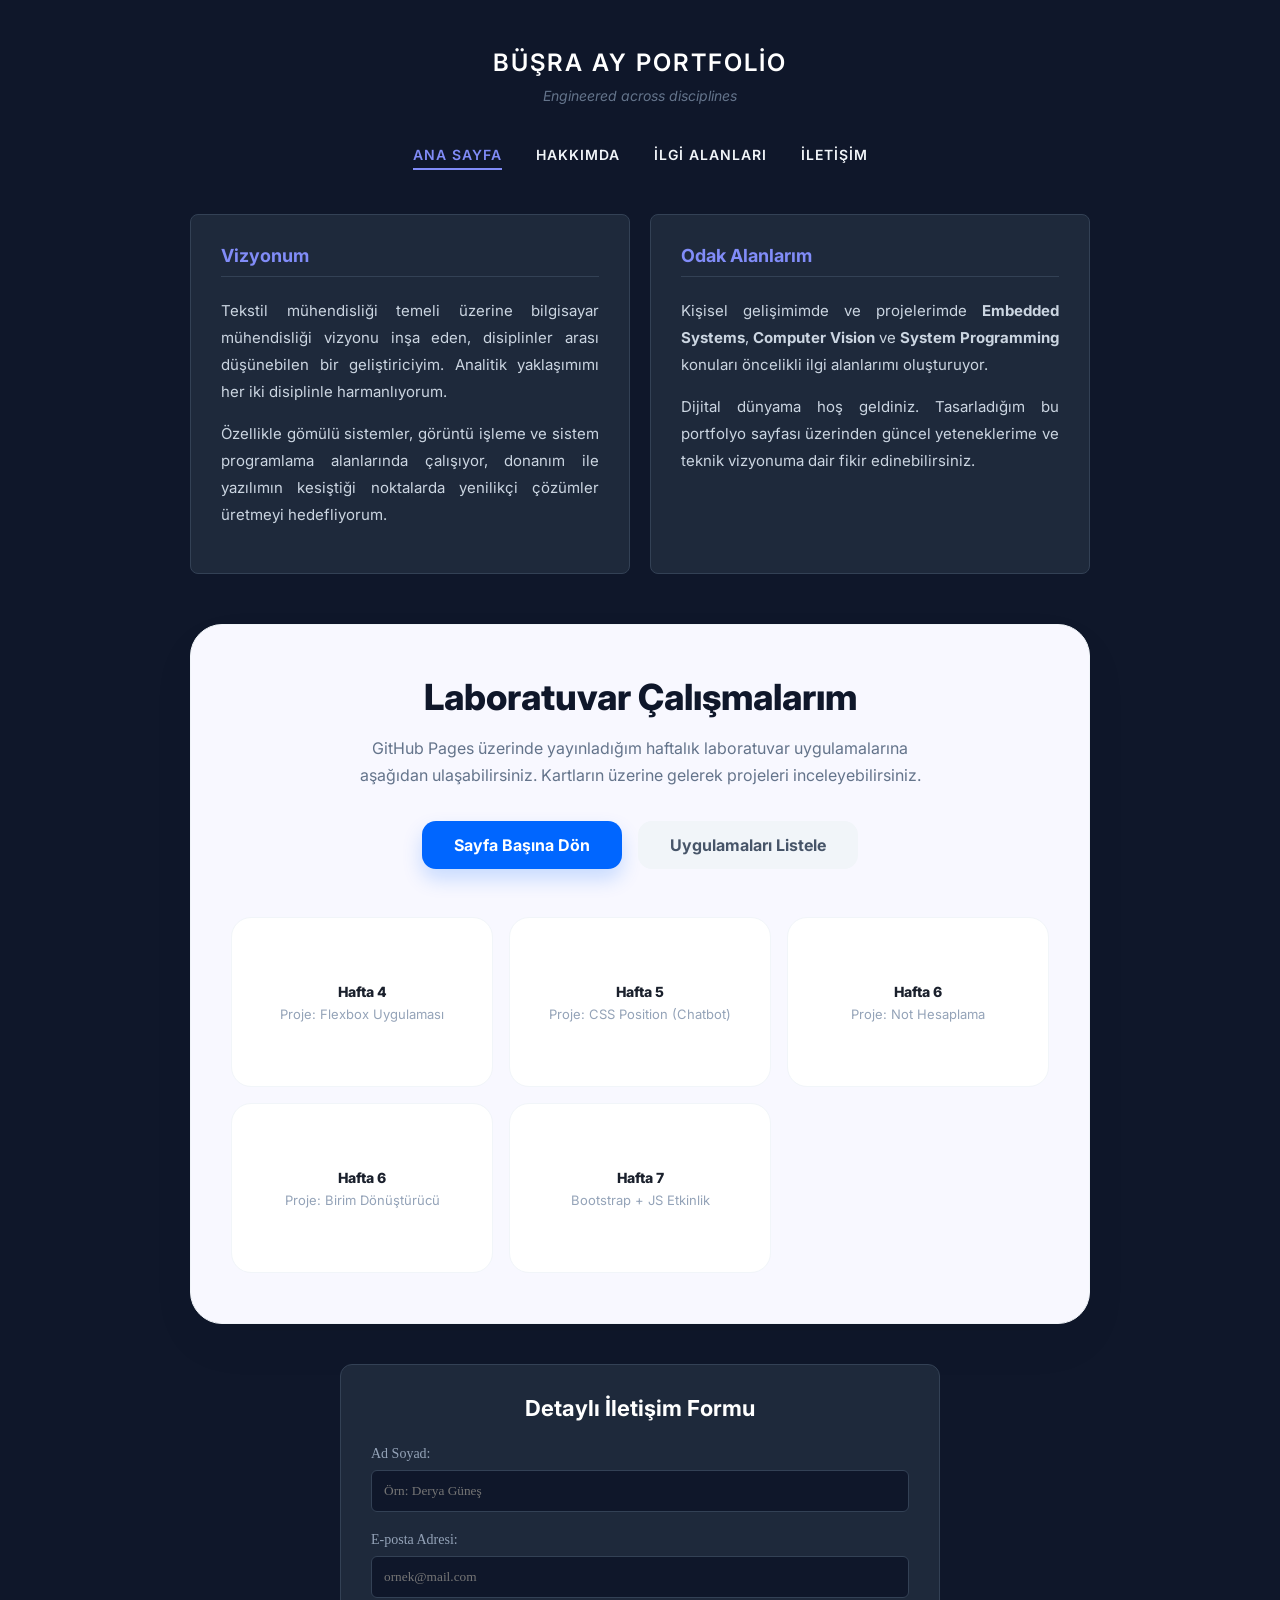
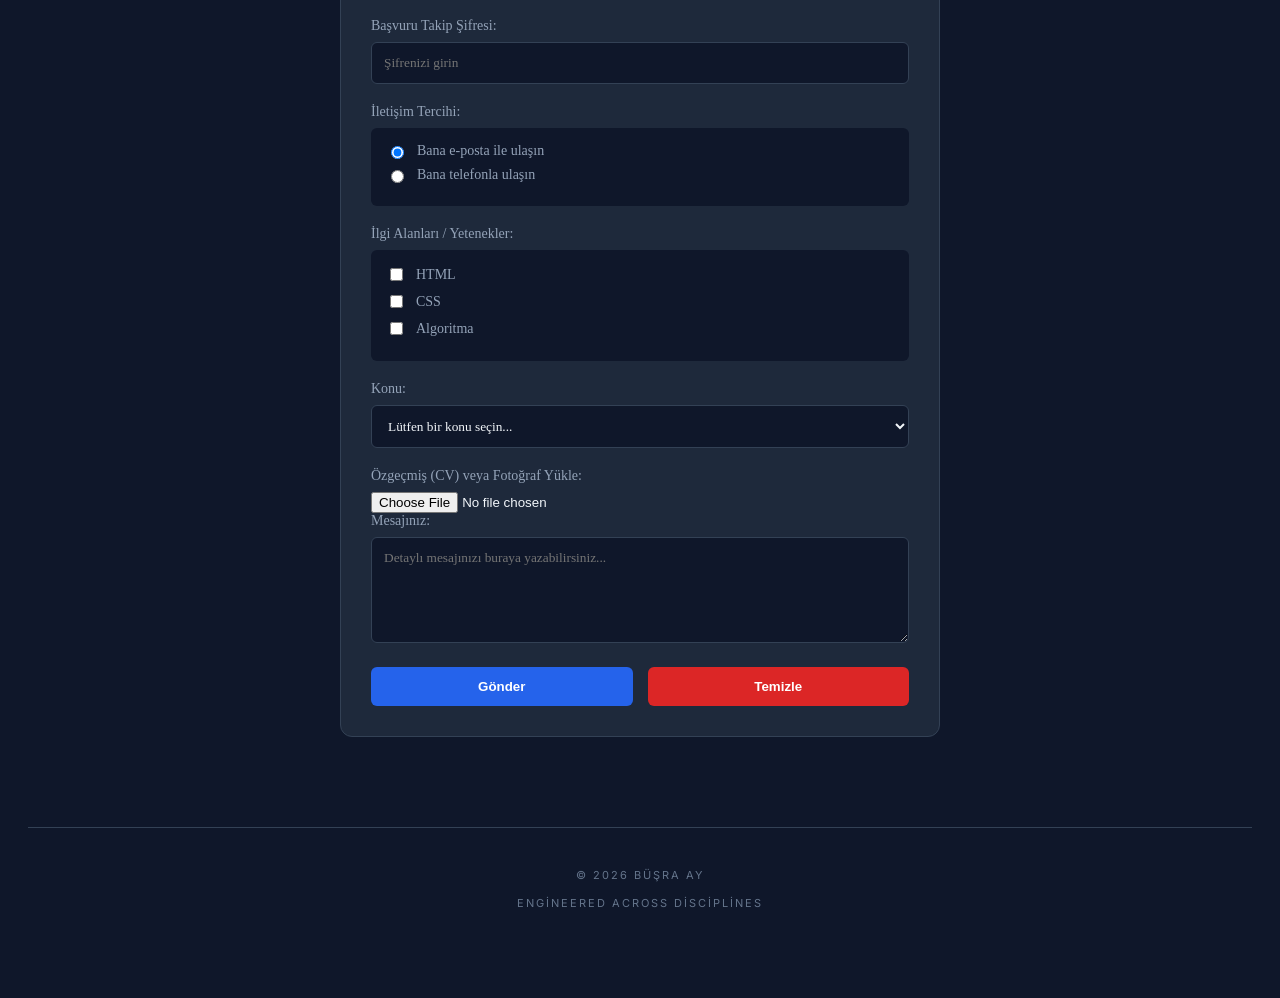
==== commit f81dec41: "Update index.html" ====
--- a/index.html
+++ b/index.html
@@ -254,7 +254,7 @@
                 <p>Dijital dünyama hoş geldiniz. Tasarladığım bu portfolyo sayfası üzerinden güncel yeteneklerime ve teknik vizyonuma dair fikir edinebilirsiniz.</p>
             </aside>
         </main>
-<div id="lablar" style="margin-top: 50px; padding: 50px 40px; background: white; border-radius: 32px; box-shadow: 0 20px 50px rgba(0,0,0,0.04); text-align: center; color: #1a202c; border: 1px solid #f0f4f8; clear: both;">
+<div id="lablar" style="margin-top: 50px; padding: 50px 40px; background: ghostwhite; border-radius: 32px; box-shadow: 0 20px 50px rgba(0,0,0,0.04); text-align: center; color: #1a202c; border: 1px solid #f0f4f8; clear: both;">
     
     <h2 style="font-size: 36px; font-weight: 800; margin-bottom: 16px; color: #0f172a;">Laboratuvar Çalışmalarım</h2>
     
